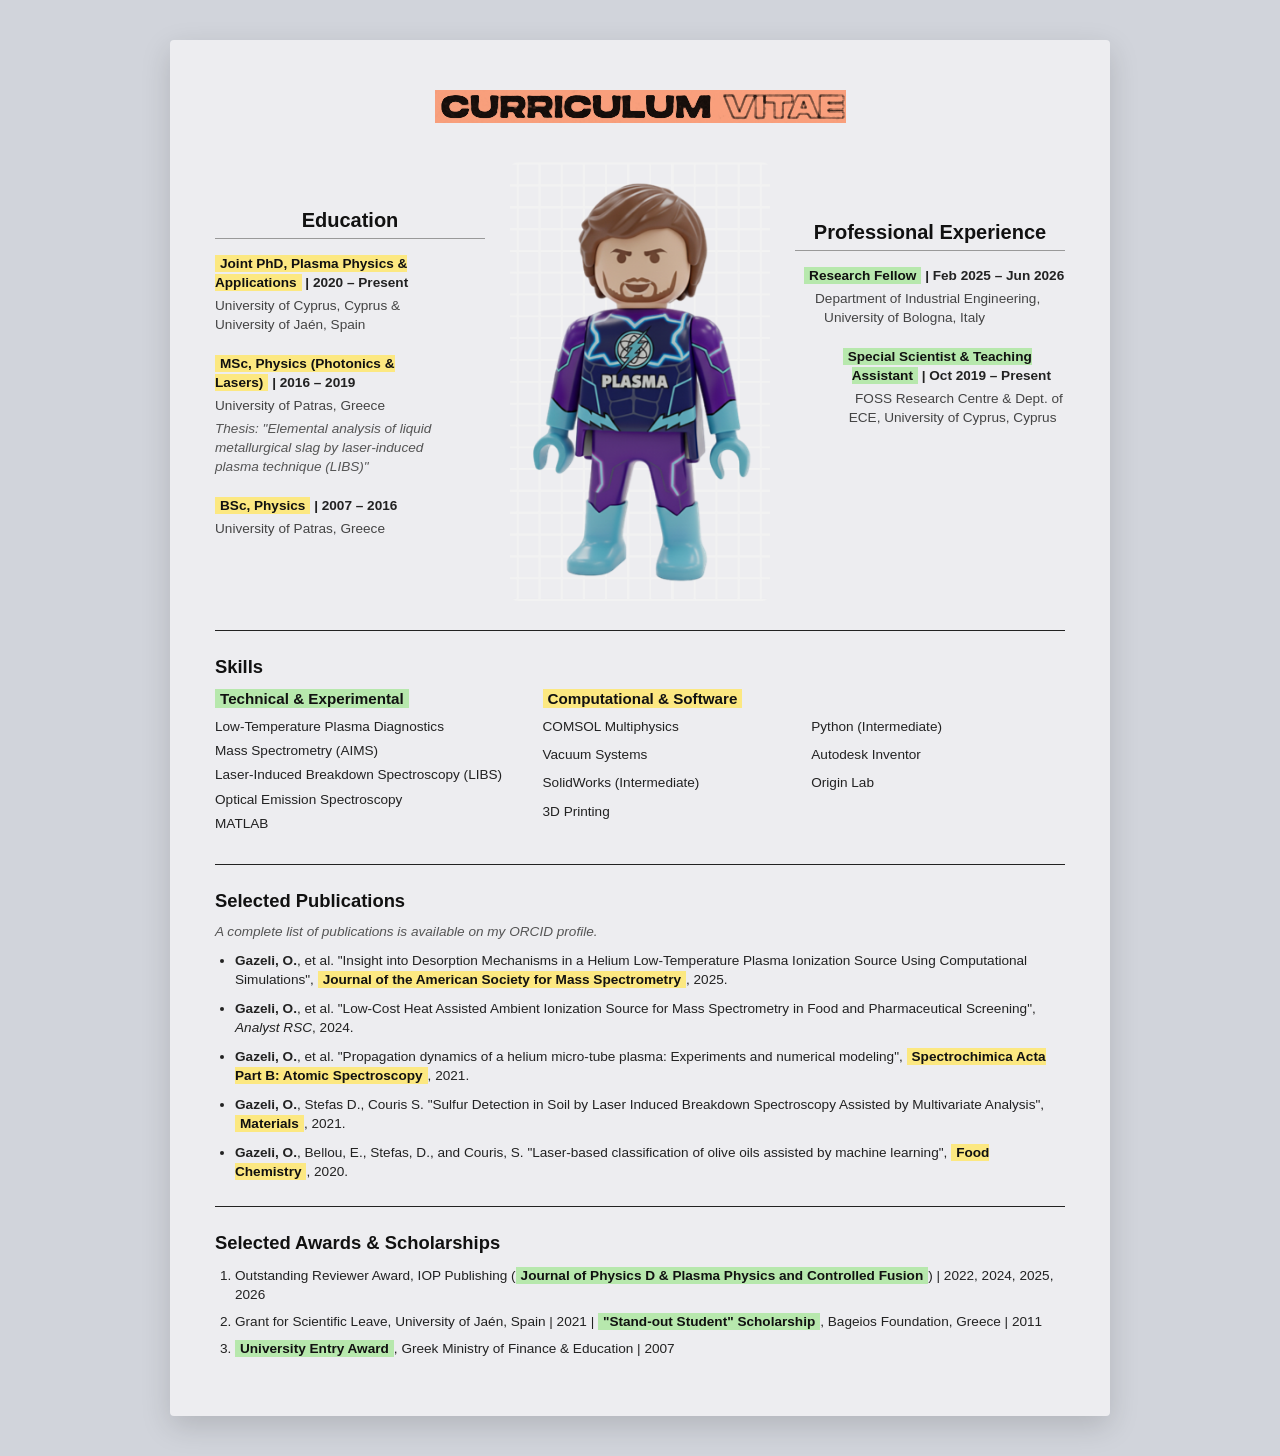
==== index.html @ f3d1820c "Update index.html" ====
<!DOCTYPE html>
<html lang="el">
<head>
    <meta charset="UTF-8">
    <meta name="viewport" content="width=device-width, initial-scale=1.0">
    <title>Curriculum Vitae - Odisea Gazeli</title>
    <meta property="og:title" content="Odisea Gazeli - Curriculum Vitae">
    <meta property="og:description" content="Personal CV of Odisea Gazeli.">
    <meta property="og:image" content="https://odygaz.github.io/assets/preview.png">
    <meta property="og:image:width" content="1200">
    <meta property="og:image:height" content="627">
    <meta property="og:type" content="website">
    <meta property="og:url" content="https://odygaz.github.io/">
    <link rel="stylesheet" href="style.css">
</head>
<body>

    <div class="cv-container">
        <!-- Κεφαλίδα με την εικόνα-banner -->
        <header class="cv-header">
            <img src="assets/header-banner.png" alt="CURRICULUM VITAE" class="header-img">
        </header>

        <!-- Πάνω μέρος με τις 3 στήλες (Education - Avatar - Experience) -->
        <div class="cv-grid">
            
            <!-- Αριστερή Στήλη: Education -->
            <section class="cv-col left-col">
                <h2>Education</h2>
                <div class="curve-left"></div>
                
                <div class="item">
                    <p class="title-highlight"><span class="highlight-yellow">Joint PhD, Plasma Physics & Applications</span> | 2020 – Present</p>
                    <p class="subtitle">University of Cyprus, Cyprus & University of Jaén, Spain</p>
                </div>

                <div class="item">
                    <p class="title-highlight"><span class="highlight-yellow">MSc, Physics (Photonics & Lasers)</span> | 2016 – 2019</p>
                    <p class="subtitle">University of Patras, Greece</p>
                    <p class="details">Thesis: "Elemental analysis of liquid metallurgical slag by laser-induced plasma technique (LIBS)"</p>
                </div>

                <div class="item">
                    <p class="title-highlight"><span class="highlight-yellow">BSc, Physics</span> | 2007 – 2016</p>
                    <p class="subtitle">University of Patras, Greece</p>
                </div>
            </section>

            <!-- Μεσαία Στήλη: Το Avatar με το Grid από πίσω -->
            <section class="cv-col center-col">
                <div class="avatar-bg">
                    <img src="assets/avatar.png" alt="Lego Avatar" class="avatar-img">
                </div>
            </section>

            <!-- Δεξιά Στήλη: Professional Experience -->
            <section class="cv-col right-col">
                <h2>Professional Experience</h2>
                <div class="curve-right"></div> 

                <div class="item">
                    <p class="title-highlight"><span class="highlight-green">Research Fellow</span> | Feb 2025 – Jun 2026</p>
                    <p class="subtitle">Department of Industrial Engineering, University of Bologna, Italy</p>
                </div>

                <div class="item">
                    <p class="title-highlight"><span class="highlight-green">Special Scientist & Teaching Assistant</span> | Oct 2019 – Present</p>
                    <p class="subtitle">FOSS Research Centre & Dept. of ECE, University of Cyprus, Cyprus</p>
                </div>
            </section>

        </div>

        <!-- Ενότητα: Skills -->
        <hr class="divider">
        <section class="full-width-section">
            <h2 class="section-title">Skills</h2>
            <div class="skills-grid">
                <div class="skills-column">
                    <h3><span class="highlight-green">Technical & Experimental</span></h3>
                    <ul class="skills-list">
                        <li>Low-Temperature Plasma Diagnostics</li>
                        <li>Mass Spectrometry (AIMS)</li>
                        <li>Laser-Induced Breakdown Spectroscopy (LIBS)</li>
                        <li>Optical Emission Spectroscopy</li>
                        <li>MATLAB</li>
                    </ul>
                </div>
                <div class="skills-column">
                    <h3><span class="highlight-yellow">Computational & Software</span></h3>
                    <ul class="skills-list multi-col">
                        <li>COMSOL Multiphysics</li>
                        <li>Python (Intermediate)</li>
                        <li>Vacuum Systems</li>
                        <li>Autodesk Inventor</li>
                        <li>SolidWorks (Intermediate)</li>
                        <li>Origin Lab</li>
                        <li>3D Printing</li>
                    </ul>
                </div>
            </div>
        </section>

        <!-- Ενότητα: Selected Publications -->
        <hr class="divider">
        <section class="full-width-section">
            <h2 class="section-title">Selected Publications</h2>
            <p class="orcid-text">A complete list of publications is available on my ORCID profile.</p>
            <ul class="publications-list">
                <li><strong>Gazeli, O.</strong>, et al. "Insight into Desorption Mechanisms in a Helium Low-Temperature Plasma Ionization Source Using Computational Simulations", <span class="highlight-yellow">Journal of the American Society for Mass Spectrometry</span>, 2025.</li>
                <li><strong>Gazeli, O.</strong>, et al. "Low-Cost Heat Assisted Ambient Ionization Source for Mass Spectrometry in Food and Pharmaceutical Screening", <em>Analyst RSC</em>, 2024.</li>
                <li><strong>Gazeli, O.</strong>, et al. "Propagation dynamics of a helium micro-tube plasma: Experiments and numerical modeling", <span class="highlight-yellow">Spectrochimica Acta Part B: Atomic Spectroscopy</span>, 2021.</li>
                <li><strong>Gazeli, O.</strong>, Stefas D., Couris S. "Sulfur Detection in Soil by Laser Induced Breakdown Spectroscopy Assisted by Multivariate Analysis", <span class="highlight-yellow">Materials</span>, 2021.</li>
                <li><strong>Gazeli, O.</strong>, Bellou, E., Stefas, D., and Couris, S. "Laser-based classification of olive oils assisted by machine learning", <span class="highlight-yellow">Food Chemistry</span>, 2020.</li>
            </ul>
        </section>

        <!-- Ενότητα: Selected Awards & Scholarships -->
        <hr class="divider">
        <section class="full-width-section">
            <h2 class="section-title">Selected Awards & Scholarships</h2>
            <ol class="awards-list">
                <li>Outstanding Reviewer Award, IOP Publishing (<span class="highlight-green">Journal of Physics D & Plasma Physics and Controlled Fusion</span>) | 2022, 2024, 2025, 2026</li>
                <li>Grant for Scientific Leave, University of Jaén, Spain | 2021 | <span class="highlight-green">"Stand-out Student" Scholarship</span>, Bageios Foundation, Greece | 2011</li>
                <li><span class="highlight-green">University Entry Award</span>, Greek Ministry of Finance & Education | 2007</li>
            </ol>
        </section>

    </div>

</body>
</html>
---- style.css ----
/* Βασικές ρυθμίσεις σελίδας με σκούρο γκρι φόντο */
body {
    font-family: 'Arial', sans-serif;
    background-color: #d1d4db; /* Σκούρο γκρι για το φόντο της σελίδας */
    color: #222;
    margin: 0;
    padding: 40px 20px;
}

/* Κεντρικό πλαίσιο βιογραφικού - Απαλό γκρι του χαρτιού */
.cv-container {
    max-width: 850px;
    margin: 0 auto;
    background-color: #ededf0; /* Το ελαφρώς γκρι/χαρτί φόντο του CV */
    padding: 50px 45px;
    box-shadow: 0 10px 30px rgba(0, 0, 0, 0.15);
    border-radius: 4px;
}

/* Κεφαλίδα */
.cv-header {
    text-align: center;
    margin-bottom: 35px;
}

.header-img {
    max-width: 100%;
    height: auto;
    display: inline-block;
}

/* Διάταξη 3 Στηλών (Πάνω Μέρος) */
.cv-grid {
    display: grid;
    grid-template-columns: 1fr 260px 1fr;
    gap: 25px;
    align-items: center;
}

/* Στήλες */
.cv-col h2 {
    font-size: 1.25rem;
    color: #111;
    border-bottom: 1px solid #999;
    padding-bottom: 6px;
    margin-top: 0;
    margin-bottom: 15px;
    text-align: center;
}

.item {
    margin-bottom: 20px;
    font-size: 0.85rem;
    line-height: 1.4;
}

.title-highlight {
    font-weight: bold;
    margin: 0 0 4px 0;
}

.subtitle {
    margin: 0 0 4px 0;
    color: #444;
}

.details {
    margin: 0;
    font-style: italic;
    color: #555;
}

/* Μεσαία στήλη: Φιγούρα & Grid */
.center-col {
    text-align: center;
}

.avatar-bg {
    display: inline-block;
    background-image: url('assets/grid.png');
    background-size: cover;
    background-position: center;
    background-repeat: no-repeat;
    padding: 10px;
    border-radius: 8px;
    max-width: 100%;
    box-sizing: border-box;
}

.avatar-img {
    max-width: 100%;
    height: auto;
    display: block;
    margin: 0 auto;
}

/* Highlights (Φωσφοριζέ υπογραμμίσεις) */
.highlight-yellow {
    background-color: #fce881; /* Πιο έντονο κίτρινο υπογράμμισης */
    padding: 1px 5px;
    font-weight: bold;
    color: #111;
}

.highlight-green {
    background-color: #b7e8ad; /* Πιο έντονο πράσινο υπογράμμισης */
    padding: 1px 5px;
    font-weight: bold;
    color: #111;
}

/* Διαχωριστικές γραμμές (Μαύρες λεπτές) */
.divider {
    border: 0;
    height: 1px;
    background: #222;
    margin: 25px 0;
}

/* Ενότητες πλήρους πλάτους (Skills, Publications, Awards) */
.full-width-section {
    font-size: 0.85rem;
}

.section-title {
    font-size: 1.15rem;
    color: #111;
    margin-top: 0;
    margin-bottom: 12px;
    font-weight: bold;
}

/* Skills Διάταξη */
.skills-grid {
    display: grid;
    grid-template-columns: 1.1fr 1.9fr; /* Μεγαλύτερο πλάτος στη δεξιά στήλη */
    gap: 25px;
}

.skills-column h3 {
    font-size: 0.95rem;
    margin-top: 0;
    margin-bottom: 10px;
}

.skills-list, .skills-list-two-cols {
    list-style-type: none;
    padding-left: 0;
    margin: 0;
    line-height: 1.5;
}

.skills-list li {
    margin-bottom: 4px;
}

/* Δεξιά στήλη Skills (Computational): 2 στήλες για εξοικονόμηση χώρου */
.skills-list.multi-col {
    display: grid;
    grid-template-columns: 1fr 1fr;
    gap: 4px 15px;
}

/* Publications */
.orcid-text {
    font-style: italic;
    color: #555;
    margin-top: 0;
    margin-bottom: 12px;
}

.publications-list {
    padding-left: 20px;
    margin: 0;
}

.publications-list li {
    margin-bottom: 10px;
    line-height: 1.4;
}

/* Awards */
.awards-list {
    padding-left: 20px;
    margin: 0;
}

.awards-list li {
    margin-bottom: 8px;
    line-height: 1.4;
}

/* Responsive για κινητά */
@media (max-width: 768px) {
    body {
        padding: 10px;
    }
    .cv-container {
        padding: 25px 20px;
    }
    .cv-grid {
        grid-template-columns: 1fr;
    }
    .center-col {
        order: -1;
        margin-bottom: 20px;
    }
    .skills-grid {
        grid-template-columns: 1fr;
    }
    .skills-list.multi-col {
        grid-template-columns: 1fr;
    }
}

/* Αόρατα σχήματα για το αγκάλιασμα του κειμένου γύρω από το avatar */
.curve-left {
    float: right; /* Κολλάει στη δεξιά πλευρά της αριστερής στήλης */
    width: 60px;  /* Ρυθμίστε το πλάτος για το πόσο πολύ θα σπρώχνεται το κείμενο */
    height: 280px; /* Ύψος που καλύπτει τα κείμενα */
    /* Δημιουργεί ένα τρίγωνο που εξέχει προς τα αριστερά στη μέση */
    shape-outside: polygon(100% 0, 0% 45%, 100% 100%); 
}

.curve-right {
    float: left;  /* Κολλάει στην αριστερή πλευρά της δεξιάς στήλης */
    width: 60px;  /* Ρυθμίστε το πλάτος για το πόσο πολύ θα σπρώχνεται το κείμενο */
    height: 280px;
    /* Δημιουργεί ένα τρίγωνο που εξέχει προς τα δεξιά στη μέση */
    shape-outside: polygon(0 0, 100% 45%, 0 100%);
}
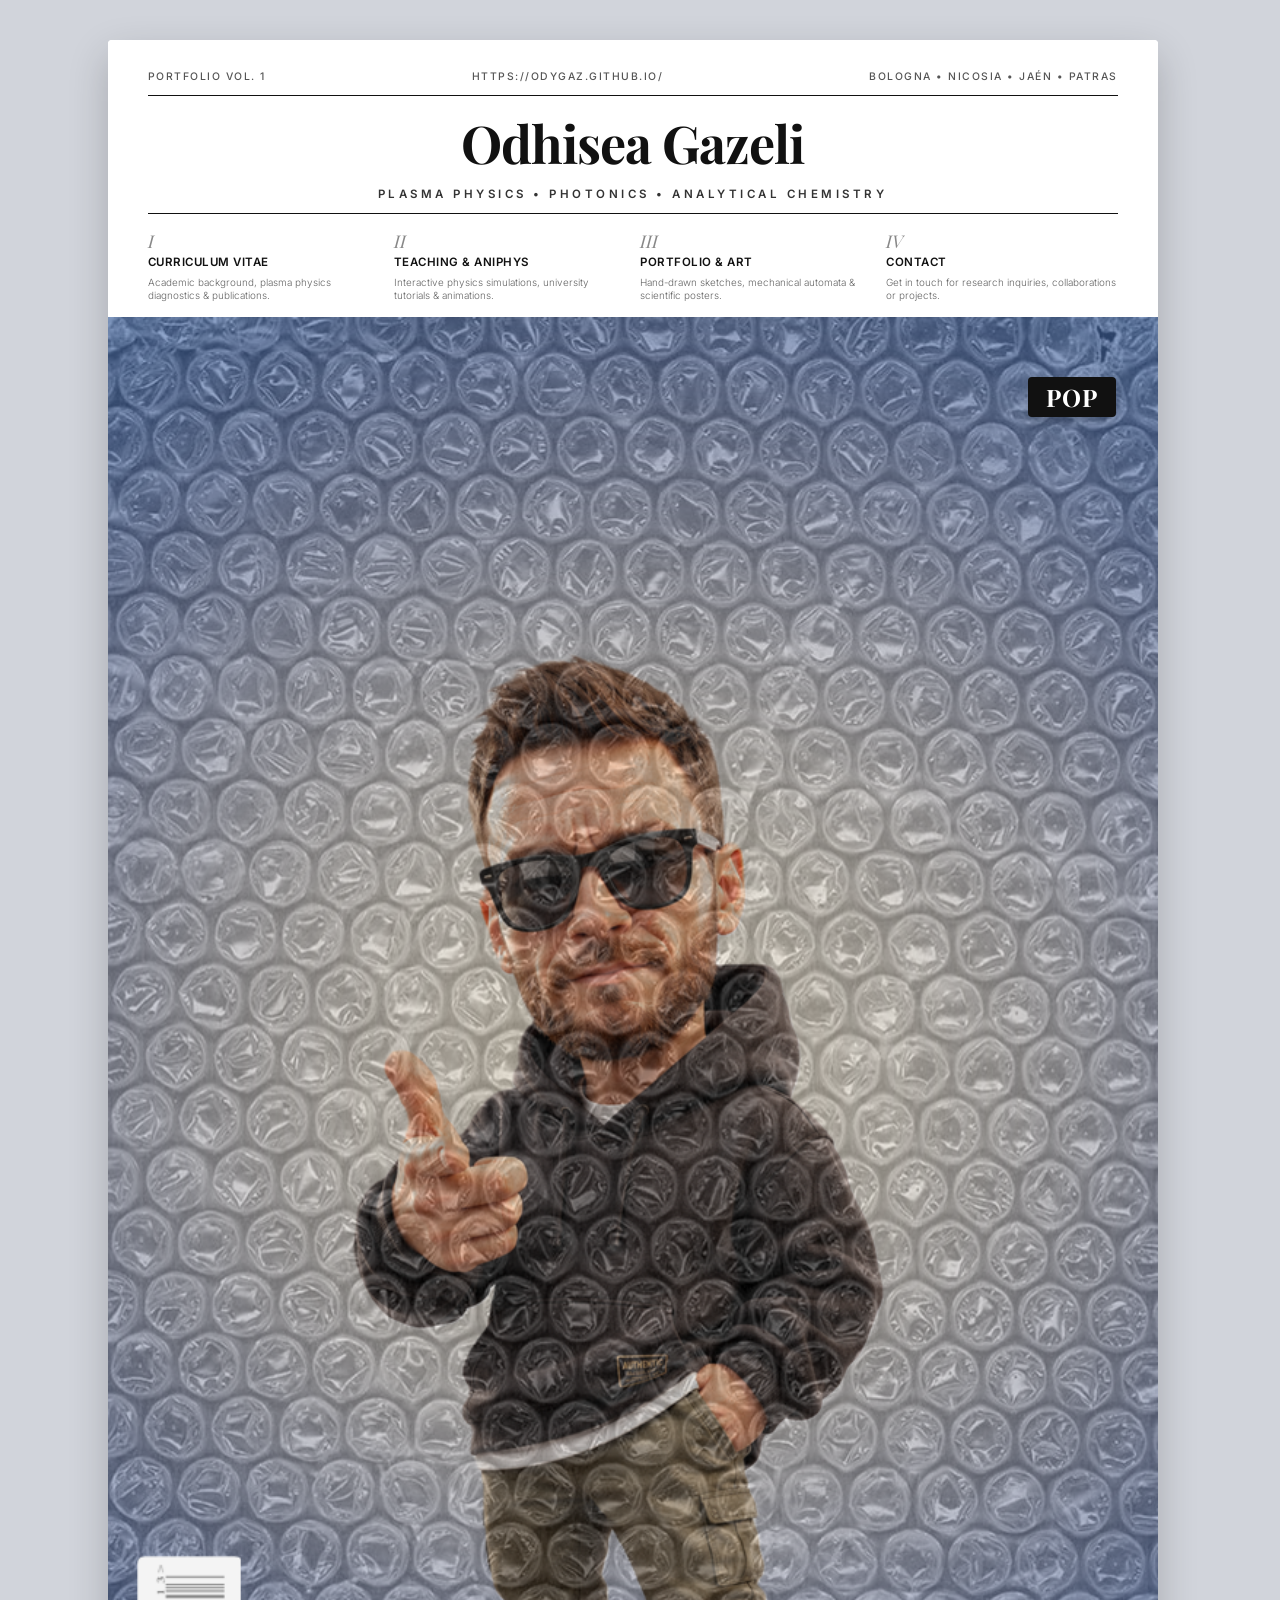
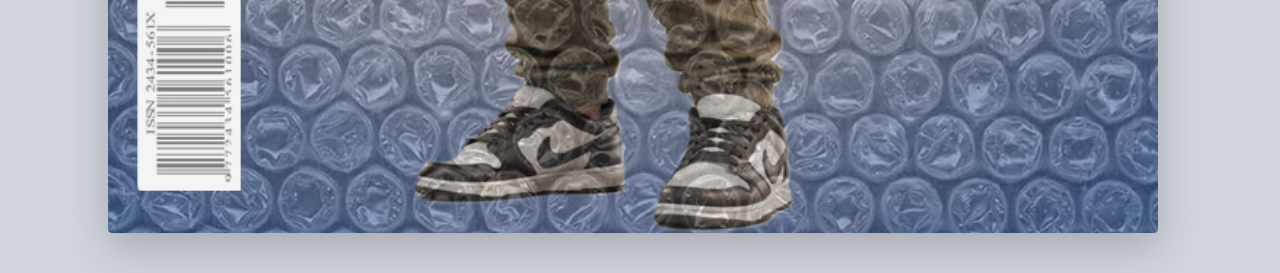
==== commit 848c2967: "Restructure folder tree and complete portfolio update" ====
--- a/index.html
+++ b/index.html
@@ -3,130 +3,99 @@
 <head>
     <meta charset="UTF-8">
     <meta name="viewport" content="width=device-width, initial-scale=1.0">
-    <title>Curriculum Vitae - Odisea Gazeli</title>
-    <meta property="og:title" content="Odisea Gazeli - Curriculum Vitae">
-    <meta property="og:description" content="Personal CV of Odisea Gazeli.">
-    <meta property="og:image" content="https://odygaz.github.io/assets/preview.png">
-    <meta property="og:image:width" content="1200">
-    <meta property="og:image:height" content="627">
-    <meta property="og:type" content="website">
-    <meta property="og:url" content="https://odygaz.github.io/">
-    <link rel="stylesheet" href="style.css">
+    <title>Odhisea Gazeli - Plasma Physics & Creative Visuals</title>
+    
+    <!-- Google Fonts για το Magazine Style -->
+    <link rel="preconnect" href="https://fonts.googleapis.com">
+    <link rel="preconnect" href="https://fonts.gstatic.com" crossorigin>
+    <link href="https://fonts.googleapis.com/css2?family=Inter:wght@300;400;500;600&family=Playfair+Display:ital,wght@0,600;0,700;1,400&display=swap" rel="stylesheet">
+    
+    <!-- Σύνδεση με το κεντρικό CSS (Μέσα στο assets/css/) -->
+    <link rel="stylesheet" href="assets/css/style.css">
 </head>
 <body>
 
-    <div class="cv-container">
-        <!-- Κεφαλίδα με την εικόνα-banner -->
-        <header class="cv-header">
-            <img src="assets/header-banner.png" alt="CURRICULUM VITAE" class="header-img">
-        </header>
+    <div class="magazine-layout">
+        <div class="magazine-container">
+            
+            <!-- 1. ΚΕΦΑΛΙΔΑ ΠΕΡΙΟΔΙΚΟΥ (Λευκό CSS τμήμα) -->
+            <header class="magazine-header">
+                
+                <!-- Μικρά στοιχεία αριστερά/δεξιά στην κορυφή -->
+                <div class="header-meta">
+                    <span class="meta-left">PORTFOLIO VOL. 1</span>
+                    <span class="meta-center">https://odygaz.github.io/</span>
+                    <span class="meta-right">Bologna • Nicosia • Jaén • Patras</span>
+                </div>
+                
+                <hr class="header-line">
+                
+                <!-- Κεντρικός Τίτλος (Masthead) -->
+                <h1 class="magazine-title">Odhisea Gazeli</h1>
+                
+                <!-- Υπότιτλος (Tagline) -->
+                <p class="magazine-tagline">PLASMA PHYSICS • PHOTONICS • ANALYTICAL CHEMISTRY</p>
+                
+                <hr class="header-line">
+                
+                <!-- 4-στηλο Μενού / Teasers (Πλοήγηση) -->
+                <nav class="magazine-nav">
+                    <a href="pages/cv.html" class="nav-column">
+                        <span class="column-num">I</span>
+                        <h2 class="column-title">CURRICULUM VITAE</h2>
+                        <p class="column-desc">Academic background, plasma physics diagnostics & publications.</p>
+                    </a>
+                    <a href="pages/teaching.html" class="nav-column">
+                        <span class="column-num">II</span>
+                        <h2 class="column-title">TEACHING & ANIPHYS</h2>
+                        <p class="column-desc">Interactive physics simulations, university tutorials & animations.</p>
+                    </a>
+                    <a href="pages/portfolio.html" class="nav-column">
+                        <span class="column-num">III</span>
+                        <h2 class="column-title">PORTFOLIO & ART</h2>
+                        <p class="column-desc">Hand-drawn sketches, mechanical automata & scientific posters.</p>
+                    </a>
+                    <a href="mailto:gazelisodysseas@gmail.com" class="nav-column">
+                        <span class="column-num">IV</span>
+                        <h2 class="column-title">CONTACT</h2>
+                        <p class="column-desc">Get in touch for research inquiries, collaborations or projects.</p>
+                    </a>
+                </nav>
+                
+            </header>
 
-        <!-- Πάνω μέρος με τις 3 στήλες (Education - Avatar - Experience) -->
-        <div class="cv-grid">
-            
-            <!-- Αριστερή Στήλη: Education -->
-            <section class="cv-col left-col">
-                <h2>Education</h2>
-                <div class="curve-left"></div>
+            <!-- 2. ΚΥΡΙΩΣ ΕΙΚΟΝΑ (Hero Image με Ελεύθερες Στρογγυλές Φυσαλίδες) -->
+            <main class="magazine-hero">
+                <!-- Η A4 εικόνα σου -->
+                <img src="assets/images/homepage-cover.png" alt="Odhisea Gazeli Cover Visual" class="hero-img">
                 
-                <div class="item">
-                    <p class="title-highlight"><span class="highlight-yellow">Joint PhD, Plasma Physics & Applications</span> | 2020 – Present</p>
-                    <p class="subtitle">University of Cyprus, Cyprus & University of Jaén, Spain</p>
+                <!-- Κουμπί POP (Πάνω Δεξιά) -->
+                <div class="pop-button-wrapper" id="pop-trigger" title="Click to reveal target bubble">
+                    <span class="pop-text-fallback">POP</span>
+                    <!-- Αν έχεις εικόνα, αντικαθιστάς το span με το παρακάτω:
+                    <img src="assets/images/pop-btn.png" alt="Pop" class="pop-btn-img"> 
+                    -->
                 </div>
 
-                <div class="item">
-                    <p class="title-highlight"><span class="highlight-yellow">MSc, Physics (Photonics & Lasers)</span> | 2016 – 2019</p>
-                    <p class="subtitle">University of Patras, Greece</p>
-                    <p class="details">Thesis: "Elemental analysis of liquid metallurgical slag by laser-induced plasma technique (LIBS)"</p>
-                </div>
+                
+                <!-- Κυκλικός Σύνδεσμος-Στόχος με κείμενο -->
+                <a href="pages/publications.html" class="interactive-target-bubble" id="target-bubble">
+                    <span class="bubble-text">Go to Publications ↗</span>
+                </a>
+                <!-- 2η Φυσαλίδα-Στόχος: CV / Bio (Γαλάζια) -->
+                <a href="pages/cv.html" class="interactive-target-bubble cv-bubble" id="cv-target-bubble">
+                    <span class="bubble-text">Go to CV / Bio ↗</span>
+                </a>
 
-                <div class="item">
-                    <p class="title-highlight"><span class="highlight-yellow">BSc, Physics</span> | 2007 – 2016</p>
-                    <p class="subtitle">University of Patras, Greece</p>
-                </div>
-            </section>
-
-            <!-- Μεσαία Στήλη: Το Avatar με το Grid από πίσω -->
-            <section class="cv-col center-col">
-                <div class="avatar-bg">
-                    <img src="assets/avatar.png" alt="Lego Avatar" class="avatar-img">
-                </div>
-            </section>
-
-            <!-- Δεξιά Στήλη: Professional Experience -->
-            <section class="cv-col right-col">
-                <h2>Professional Experience</h2>
-                <div class="curve-right"></div> 
-
-                <div class="item">
-                    <p class="title-highlight"><span class="highlight-green">Research Fellow</span> | Feb 2025 – Jun 2026</p>
-                    <p class="subtitle">Department of Industrial Engineering, University of Bologna, Italy</p>
-                </div>
-
-                <div class="item">
-                    <p class="title-highlight"><span class="highlight-green">Special Scientist & Teaching Assistant</span> | Oct 2019 – Present</p>
-                    <p class="subtitle">FOSS Research Centre & Dept. of ECE, University of Cyprus, Cyprus</p>
-                </div>
-            </section>
+                <!-- Αόρατο clickable κουτί πάνω από το Barcode (κάτω αριστερά) -->
+                <a href="pages/cv.html" class="barcode-hitbox" title="Go to CV"></a>
+            </main>
 
         </div>
-
-        <!-- Ενότητα: Skills -->
-        <hr class="divider">
-        <section class="full-width-section">
-            <h2 class="section-title">Skills</h2>
-            <div class="skills-grid">
-                <div class="skills-column">
-                    <h3><span class="highlight-green">Technical & Experimental</span></h3>
-                    <ul class="skills-list">
-                        <li>Low-Temperature Plasma Diagnostics</li>
-                        <li>Mass Spectrometry (AIMS)</li>
-                        <li>Laser-Induced Breakdown Spectroscopy (LIBS)</li>
-                        <li>Optical Emission Spectroscopy</li>
-                        <li>MATLAB</li>
-                    </ul>
-                </div>
-                <div class="skills-column">
-                    <h3><span class="highlight-yellow">Computational & Software</span></h3>
-                    <ul class="skills-list multi-col">
-                        <li>COMSOL Multiphysics</li>
-                        <li>Python (Intermediate)</li>
-                        <li>Vacuum Systems</li>
-                        <li>Autodesk Inventor</li>
-                        <li>SolidWorks (Intermediate)</li>
-                        <li>Origin Lab</li>
-                        <li>3D Printing</li>
-                    </ul>
-                </div>
-            </div>
-        </section>
-
-        <!-- Ενότητα: Selected Publications -->
-        <hr class="divider">
-        <section class="full-width-section">
-            <h2 class="section-title">Selected Publications</h2>
-            <p class="orcid-text">A complete list of publications is available on my ORCID profile.</p>
-            <ul class="publications-list">
-                <li><strong>Gazeli, O.</strong>, et al. "Insight into Desorption Mechanisms in a Helium Low-Temperature Plasma Ionization Source Using Computational Simulations", <span class="highlight-yellow">Journal of the American Society for Mass Spectrometry</span>, 2025.</li>
-                <li><strong>Gazeli, O.</strong>, et al. "Low-Cost Heat Assisted Ambient Ionization Source for Mass Spectrometry in Food and Pharmaceutical Screening", <em>Analyst RSC</em>, 2024.</li>
-                <li><strong>Gazeli, O.</strong>, et al. "Propagation dynamics of a helium micro-tube plasma: Experiments and numerical modeling", <span class="highlight-yellow">Spectrochimica Acta Part B: Atomic Spectroscopy</span>, 2021.</li>
-                <li><strong>Gazeli, O.</strong>, Stefas D., Couris S. "Sulfur Detection in Soil by Laser Induced Breakdown Spectroscopy Assisted by Multivariate Analysis", <span class="highlight-yellow">Materials</span>, 2021.</li>
-                <li><strong>Gazeli, O.</strong>, Bellou, E., Stefas, D., and Couris, S. "Laser-based classification of olive oils assisted by machine learning", <span class="highlight-yellow">Food Chemistry</span>, 2020.</li>
-            </ul>
-        </section>
-
-        <!-- Ενότητα: Selected Awards & Scholarships -->
-        <hr class="divider">
-        <section class="full-width-section">
-            <h2 class="section-title">Selected Awards & Scholarships</h2>
-            <ol class="awards-list">
-                <li>Outstanding Reviewer Award, IOP Publishing (<span class="highlight-green">Journal of Physics D & Plasma Physics and Controlled Fusion</span>) | 2022, 2024, 2025, 2026</li>
-                <li>Grant for Scientific Leave, University of Jaén, Spain | 2021 | <span class="highlight-green">"Stand-out Student" Scholarship</span>, Bageios Foundation, Greece | 2011</li>
-                <li><span class="highlight-green">University Entry Award</span>, Greek Ministry of Finance & Education | 2007</li>
-            </ol>
-        </section>
-
     </div>
 
+    <!-- Σύνδεση με το κεντρικό JavaScript (main.js) -->
+    <script src="assets/js/main.js"></script>
+
 </body>
-</html>
+</html>
--- a/assets/css/style.css
+++ b/assets/css/style.css
@@ -0,0 +1,1352 @@
+/* ==========================================================================
+   1. ΓΕΝΙΚΕΣ ΡΥΘΜΙΣΕΙΣ & ΓΡΑΜΜΑΤΟΣΕΙΡΕΣ (BASE STYLES)
+   ========================================================================== */
+
+html {
+    scrollbar-gutter: stable; /* Δεσμεύει μόνιμα χώρο για το scrollbar, αποτρέποντας το οριζόντιο πήδημα */
+}
+
+body {
+    font-family: 'Inter', 'Arial', sans-serif;
+    background-color: #d1d4db; /* Σκούρο γκρι φόντο σελίδας */
+    color: #222;
+    margin: 0;
+    padding: 40px 20px;
+}
+
+/* ==========================================================================
+   2. ΑΡΧΙΚΗ ΣΕΛΙΔΑ - MAGAZINE LAYOUT (index.html)
+   ========================================================================== */
+.magazine-layout {
+    display: flex;
+    justify-content: center;
+    align-items: flex-start; /* Αλλαγή από center σε flex-start για να κλειδώσει η κορυφή του header */
+    min-height: 100vh;
+}
+
+.magazine-container {
+    width: 100%;
+    max-width: 1050px; /* Ενοποιημένο πλάτος 1050px για όλες τις σελίδες */
+    background-color: #fff;
+    box-shadow: 0 15px 40px rgba(0, 0, 0, 0.2);
+    border-radius: 4px;
+    overflow: hidden;
+    display: flex;
+    flex-direction: column;
+}
+
+/* Λευκό Header */
+.magazine-header {
+    background-color: #fff;
+    padding: 30px 40px 15px 40px;
+    text-align: center;
+}
+
+.header-meta {
+    display: flex;
+    justify-content: space-between;
+    font-size: 0.65rem;
+    font-weight: 500;
+    letter-spacing: 1.5px;
+    color: #555;
+    text-transform: uppercase;
+}
+
+.header-line {
+    border: 0;
+    border-top: 1px solid #111;
+    margin: 12px 0;
+}
+
+.magazine-title {
+    font-family: 'Playfair Display', 'Georgia', serif;
+    font-size: 3.25rem;
+    font-weight: 700;
+    margin: 8px 0;
+    color: #111;
+    letter-spacing: -1px;
+}
+
+.magazine-tagline {
+    font-size: 0.72rem;
+    letter-spacing: 3.5px;
+    font-weight: 600;
+    color: #333;
+    margin: 10px 0;
+    text-transform: uppercase;
+}
+
+/* 4-στηλο Μενού Πλοήγησης */
+.magazine-nav {
+    display: grid;
+    grid-template-columns: repeat(4, 1fr);
+    gap: 15px;
+    text-align: left;
+    margin-top: 15px;
+}
+
+.nav-column {
+    display: flex;
+    flex-direction: column;
+    text-decoration: none;
+    color: #111;
+    transition: opacity 0.2s ease;
+}
+
+.nav-column:hover {
+    opacity: 0.7;
+}
+
+.column-num {
+    font-family: 'Playfair Display', serif;
+    font-size: 1.1rem;
+    font-style: italic;
+    color: #888;
+    margin-bottom: 4px;
+}
+
+.column-title {
+    font-size: 0.72rem;
+    font-weight: 600;
+    margin: 0 0 6px 0;
+    letter-spacing: 0.5px;
+    line-height: 1.2;
+}
+
+.column-desc {
+    font-size: 0.62rem;
+    color: #666;
+    margin: 0;
+    line-height: 1.3;
+    font-weight: 300;
+}
+
+/* Hero Image */
+.magazine-hero {
+    position: relative;
+    width: 100%;
+    line-height: 0; /* Αφαιρεί κενά κάτω από την εικόνα */
+}
+
+.hero-img {
+    width: 100%;
+    height: auto;
+    display: block;
+}
+
+/* Αόρατο clickable κουμπί πάνω από το Barcode */
+.barcode-hitbox {
+    position: absolute;
+    bottom: 2%;
+    left: 2%;
+    width: 11%;
+    height: 17%;
+    z-index: 10;
+    cursor: pointer;
+    transition: background-color 0.3s ease;
+}
+
+.barcode-hitbox:hover {
+    background-color: rgba(255, 255, 255, 0.15);
+}
+
+/* ==========================================================================
+   3. ΣΕΛΙΔΑ ΔΗΜΟΣΙΕΥΣΕΩΝ - SPREAD LAYOUT (pages/publications.html)
+   ========================================================================== */
+.magazine-spread {
+    display: grid;
+    grid-template-columns: 1.1fr 0.9fr; /* 2 στήλες: Άρθρο & Παιχνίδι */
+    gap: 30px;
+    padding: 20px 40px 40px 40px;
+    background-color: #fff;
+    border-top: 1px solid #ddd;
+}
+
+/* Αριστερή Στήλη: Το Άρθρο */
+.spread-article {
+    text-align: left;
+    border-right: 1px solid #eee;
+    padding-right: 25px;
+}
+
+.article-title {
+    font-family: 'Playfair Display', serif;
+    font-size: 1.85rem;
+    font-weight: 700;
+    margin-top: 0;
+    margin-bottom: 10px;
+    color: #111;
+}
+
+.article-intro {
+    font-size: 0.85rem;
+    line-height: 1.5;
+    color: #555;
+    margin-bottom: 30px;
+    font-style: italic;
+}
+
+/* Λίστα Δημοσιεύσεων */
+.publications-paper-list {
+    max-height: 550px; /* Scrollable λίστα */
+    overflow-y: auto;
+    padding-right: 15px;
+}
+
+/* Webkit Scrollbar για την αισθητική του περιοδικού */
+.publications-paper-list::-webkit-scrollbar {
+    width: 6px;
+}
+.publications-paper-list::-webkit-scrollbar-track {
+    background: #f1f1f1;
+    border-radius: 4px;
+}
+.publications-paper-list::-webkit-scrollbar-thumb {
+    background: #ccc;
+    border-radius: 4px;
+}
+.publications-paper-list::-webkit-scrollbar-thumb:hover {
+    background: #aaa;
+}
+
+.year-group {
+    margin-bottom: 25px;
+}
+
+.year-title {
+    font-family: 'Playfair Display', serif;
+    font-size: 1.25rem;
+    font-weight: 700;
+    color: #111;
+    border-bottom: 1px solid #111;
+    padding-bottom: 4px;
+    margin-top: 0;
+    margin-bottom: 12px;
+}
+
+.paper-item {
+    position: relative;
+    padding: 10px 10px 10px 30px;
+    margin-bottom: 15px;
+    background-color: #fafafa;
+    border-left: 2px solid #ddd;
+    border-radius: 0 4px 4px 0;
+    transition: all 0.3s ease;
+}
+
+.paper-num {
+    position: absolute;
+    left: 6px;
+    top: 10px;
+    font-size: 0.75rem;
+    font-weight: 600;
+    color: #888;
+}
+
+.paper-text {
+    font-size: 0.78rem;
+    line-height: 1.45;
+    margin: 0 0 6px 0;
+    color: #333;
+}
+
+.paper-text strong {
+    color: #111;
+}
+
+.paper-doi {
+    display: inline-block;
+    font-size: 0.72rem;
+    color: #111;
+    text-decoration: none;
+    font-weight: 600;
+    transition: color 0.2s ease;
+}
+
+.paper-doi:hover {
+    color: #555;
+    text-decoration: underline;
+}
+
+/* Εφέ Highlight όταν μια φυσαλίδα δείχνει ένα paper */
+.paper-item.highlighted-by-game {
+    background-color: #fce881; /* Κίτρινο highlight */
+    border-left-color: #111;
+    transform: translateX(4px);
+    box-shadow: 0 4px 10px rgba(0,0,0,0.05);
+}
+
+/* Δεξιά Στήλη: Το Παιχνίδι */
+.spread-interactive {
+    display: flex;
+    flex-direction: column;
+    justify-content: flex-start;
+}
+
+.game-wrapper {
+    position: sticky;
+    top: 20px; /* Μένει σταθερό κατά το σκρολάρισμα */
+}
+
+.game-canvas {
+    position: relative;
+    width: 100%;
+    border-radius: 4px;
+    overflow: hidden;
+    box-shadow: 0 10px 25px rgba(0,0,0,0.15);
+    line-height: 0;
+}
+
+.game-bg-img {
+    width: 100%;
+    height: auto;
+    display: block;
+}
+
+.game-instructions {
+    font-size: 0.7rem;
+    line-height: 1.4;
+    color: #666;
+    margin-top: 15px;
+    background-color: #f9f9f9;
+    padding: 10px 12px;
+    border-radius: 4px;
+    border-left: 2px solid #aaa;
+}
+
+/* Στοιχεία Φυσαλίδας (Glowing Bubble) */
+.glowing-bubble {
+    position: absolute;
+    width: 24px;
+    height: 24px;
+    border-radius: 50%;
+    cursor: pointer;
+    z-index: 20;
+    transform: scale(1);
+    opacity: 0.9;
+    transition: transform 0.2s ease, opacity 0.3s ease;
+    animation: floatBubble 4s ease-in-out infinite alternate;
+}
+
+.glowing-bubble:hover {
+    transform: scale(1.3);
+    opacity: 1;
+    z-index: 30;
+}
+
+/* Tooltip Φυσαλίδας */
+.bubble-tooltip {
+    display: none;
+    position: absolute;
+    bottom: 30px;
+    left: 50%;
+    transform: translateX(-50%);
+    width: 180px;
+    background-color: rgba(17, 17, 17, 0.95);
+    color: #fff;
+    padding: 8px 10px;
+    border-radius: 4px;
+    font-size: 0.65rem;
+    line-height: 1.3;
+    text-align: center;
+    box-shadow: 0 4px 10px rgba(0,0,0,0.2);
+    pointer-events: none;
+}
+
+.bubble-tooltip::after {
+    content: '';
+    position: absolute;
+    top: 100%;
+    left: 50%;
+    transform: translateX(-50%);
+    border-width: 5px;
+    border-style: solid;
+    border-color: rgba(17, 17, 17, 0.95) transparent transparent transparent;
+}
+
+.glowing-bubble:hover .bubble-tooltip {
+    display: block;
+}
+
+.click-prompt {
+    display: inline-block;
+    margin-top: 4px;
+    color: #fce881;
+    font-weight: 600;
+    font-size: 0.6rem;
+    text-transform: uppercase;
+}
+
+/* Κίνηση αιώρησης φυσαλίδων */
+@keyframes floatBubble {
+    0% {
+        transform: translateY(0px);
+    }
+    100% {
+        transform: translateY(-8px);
+    }
+}
+
+/* ==========================================================================
+   4. ΣΕΛΙΔΑ ΒΙΟΓΡΑΦΙΚΟΥ (pages/cv.html)
+   ========================================================================== */
+.cv-container {
+    max-width: 850px;
+    margin: 0 auto;
+    background-color: #ededf0; /* Το ελαφρώς γκρι/χαρτί φόντο του CV */
+    padding: 40px 45px 50px 45px;
+    box-shadow: 0 10px 30px rgba(0, 0, 0, 0.15);
+    border-radius: 4px;
+}
+
+/* Κουμπί Επιστροφής στην Αρχική - Minimal Outline */
+.back-home-btn {
+    display: inline-block;
+    text-decoration: none;
+    color: #222;
+    font-size: 0.75rem;
+    font-weight: 600;
+    letter-spacing: 0.8px;
+    text-transform: uppercase;
+    border: 1px solid #888;
+    border-radius: 4px;
+    padding: 6px 14px;
+    background-color: transparent;
+    margin-bottom: 25px;
+    transition: all 0.2s ease;
+}
+
+.back-home-btn:hover {
+    color: #fff;
+    background-color: #111;
+    border-color: #111;
+}
+
+.cv-header {
+    text-align: center;
+    margin-bottom: 35px;
+}
+
+.header-img {
+    max-width: 100%;
+    height: auto;
+    display: inline-block;
+}
+
+/* Διάταξη 3 Στηλών (Πάνω Μέρος) */
+.cv-grid {
+    display: grid;
+    grid-template-columns: 1fr 260px 1fr;
+    gap: 25px;
+    align-items: center;
+}
+
+.cv-col h2 {
+    font-size: 1.25rem;
+    color: #111;
+    border-bottom: 1px solid #999;
+    padding-bottom: 6px;
+    margin-top: 0;
+    margin-bottom: 15px;
+    text-align: center;
+}
+
+.item {
+    margin-bottom: 20px;
+    font-size: 0.85rem;
+    line-height: 1.4;
+}
+
+.title-highlight {
+    font-weight: bold;
+    margin: 0 0 4px 0;
+}
+
+.subtitle {
+    margin: 0 0 4px 0;
+    color: #444;
+}
+
+.details {
+    margin: 0;
+    font-style: italic;
+    color: #555;
+}
+
+/* Μεσαία στήλη: Φιγούρα & Grid (Διορθωμένο Path) */
+.center-col {
+    text-align: center;
+}
+
+.avatar-bg {
+    display: inline-block;
+    background-image: url('../images/grid.png'); /* Διορθωμένο relative path */
+    background-size: cover;
+    background-position: center;
+    background-repeat: no-repeat;
+    padding: 10px;
+    border-radius: 8px;
+    max-width: 100%;
+    box-sizing: border-box;
+}
+
+.avatar-img {
+    max-width: 100%;
+    height: auto;
+    display: block;
+    margin: 0 auto;
+}
+
+/* Highlights */
+.highlight-yellow {
+    background-color: #fce881;
+    padding: 1px 5px;
+    font-weight: bold;
+    color: #111;
+}
+
+.highlight-green {
+    background-color: #b7e8ad;
+    padding: 1px 5px;
+    font-weight: bold;
+    color: #111;
+}
+
+.divider {
+    border: 0;
+    height: 1px;
+    background: #222;
+    margin: 25px 0;
+}
+
+/* Skills, Publications, Awards */
+.full-width-section {
+    font-size: 0.85rem;
+}
+
+.section-title {
+    font-size: 1.15rem;
+    color: #111;
+    margin-top: 0;
+    margin-bottom: 12px;
+    font-weight: bold;
+}
+
+.skills-grid {
+    display: grid;
+    grid-template-columns: 1.1fr 1.9fr;
+    gap: 25px;
+}
+
+.skills-column h3 {
+    font-size: 0.95rem;
+    margin-top: 0;
+    margin-bottom: 10px;
+}
+
+.skills-list, .skills-list-two-cols {
+    list-style-type: none;
+    padding-left: 0;
+    margin: 0;
+    line-height: 1.5;
+}
+
+.skills-list li {
+    margin-bottom: 4px;
+}
+
+.skills-list.multi-col {
+    display: grid;
+    grid-template-columns: 1fr 1fr;
+    gap: 4px 15px;
+}
+
+.orcid-text {
+    font-style: italic;
+    color: #555;
+    margin-top: 0;
+    margin-bottom: 12px;
+}
+
+.publications-list {
+    padding-left: 20px;
+    margin: 0;
+}
+
+.publications-list li {
+    margin-bottom: 10px;
+    line-height: 1.4;
+}
+
+.awards-list {
+    padding-left: 20px;
+    margin: 0;
+}
+
+.awards-list li {
+    margin-bottom: 8px;
+    line-height: 1.4;
+}
+
+/* Αόρατα σχήματα για το αγκάλιασμα του κειμένου γύρω από το avatar */
+.curve-left {
+    float: right;
+    width: 60px;
+    height: 280px;
+    shape-outside: polygon(100% 0, 0% 45%, 100% 100%); 
+}
+
+.curve-right {
+    float: left;
+    width: 60px;
+    height: 280px;
+    shape-outside: polygon(0 0, 100% 45%, 0 100%);
+}
+
+/* ==========================================================================
+   5. RESPONSIVE ΓΙΑ ΚΙΝΗΤΑ (MEDIA QUERIES)
+   ========================================================================== */
+@media (max-width: 768px) {
+    body {
+        padding: 10px;
+    }
+    
+    /* Ρυθμίσεις Αρχικής για Κινητά */
+    .magazine-header {
+        padding: 20px 20px 15px 20px;
+    }
+    .magazine-title {
+        font-size: 2.2rem;
+    }
+    .magazine-tagline {
+        font-size: 0.6rem;
+        letter-spacing: 2px;
+    }
+    .magazine-nav {
+        grid-template-columns: 1fr; /* 1 στήλη στα κινητά */
+        gap: 12px;
+    }
+    .header-meta {
+        flex-direction: column;
+        gap: 4px;
+    }
+    .meta-center {
+        display: none; /* Κρύβουμε το URL στα κινητά */
+    }
+    
+    /* Ρυθμίσεις Δισέλιδου Δημοσιεύσεων για Κινητά */
+    .magazine-spread {
+        grid-template-columns: 1fr; /* 1 στήλη στα κινητά */
+        padding: 15px;
+    }
+    .spread-article {
+        border-right: none;
+        padding-right: 0;
+    }
+    .publications-paper-list {
+        max-height: 400px;
+    }
+    .spread-interactive {
+        margin-top: 25px;
+    }
+
+    /* Ρυθμίσεις CV για Κινητά */
+    .cv-container {
+        padding: 25px 20px;
+    }
+    .cv-grid {
+        grid-template-columns: 1fr;
+    }
+    .center-col {
+        order: -1;
+        margin-bottom: 20px;
+    }
+    .skills-grid {
+        grid-template-columns: 1fr;
+    }
+    .skills-list.multi-col {
+        grid-template-columns: 1fr;
+    }
+    .curve-left, .curve-right {
+        display: none; /* Απενεργοποίηση σχημάτων στα κινητά */
+    }
+    /* Responsive για τα νέα στοιχεία του CV */
+    .tabs-navigation {
+        flex-direction: column;
+        gap: 6px;
+    }
+    
+    .tab-btn {
+        width: 100%;
+        font-size: 0.68rem;
+    }
+    
+    .projects-grid, .teaching-grid, .skills-tab-grid, .honors-certs-grid {
+        grid-template-columns: 1fr; /* Μετατροπή σε 1 στήλη */
+        gap: 20px;
+    }
+    
+    .teaching-multi-col {
+        grid-template-columns: 1fr;
+    }
+    
+    .featured-certs-grid {
+        grid-template-columns: repeat(2, 1fr); /* 2 στήλες στα κινητά */
+    }
+    
+    .conf-item {
+        flex-direction: column;
+        gap: 4px;
+    }    
+}
+
+/* ==========================================================================
+   ΝΕΑ ΣΤΟΙΧΕΙΑ ΑΡΧΙΚΗΣ ΣΕΛΙΔΑΣ (POP & INTERACTIVE BUBBLE)
+   ========================================================================== */
+
+/* Κουμπί POP (Πάνω Δεξιά) */
+.pop-button-wrapper {
+    position: absolute;
+    top: 4%;
+    right: 4%;
+    z-index: 15;
+    cursor: pointer;
+    background-color: #111;
+    color: #fff;
+    
+    /* ΑΛΛΑΓΕΣ ΓΙΑ ΜΕΓΑΛΥΤΕΡΟ ΜΕΓΕΘΟΣ */
+    padding: 20px 18px;        /* Από 8px 14px, αυξάνουμε το "γέμισμα" του κουμπιού */
+    font-size: 1.5rem;        /* Από 0.75rem, μεγαλώνουμε ελαφρώς τη γραμματοσειρά */
+    /* ---------------------------- */
+    
+    font-family: 'Playfair Display', serif;
+    font-weight: bold;
+    letter-spacing: 1px;
+    border-radius: 4px;
+    box-shadow: 0 4px 10px rgba(0, 0, 0, 0.15);
+    transition: transform 0.2s ease, background-color 0.2s ease;
+}
+
+.pop-button-wrapper:hover {
+    transform: scale(1.08);
+    background-color: #333;
+}
+
+/* Αν χρησιμοποιήσεις εικόνα για το pop, φροντίζεις να έχει σωστό μέγεθος */
+.pop-btn-img {
+    max-width: 60px;
+    height: auto;
+    display: block;
+}
+
+/* Ενημέρωση της υπάρχουσας κλάσης */
+/* Βασική Κλάση για όλες τις διαδραστικές φυσαλίδες */
+.interactive-target-bubble {
+    position: absolute;
+    width: 60px;
+    height: 60px;
+    border-radius: 50%;
+    z-index: 15;
+    
+    opacity: 0;
+    pointer-events: none;
+    transform: scale(0.6);
+    
+    transition: opacity 0.4s ease, 
+                transform 0.4s cubic-bezier(0.175, 0.885, 0.32, 1.275),
+                top 0.5s ease-in-out, 
+                left 0.5s ease-in-out;
+
+    display: flex;
+    align-items: center;
+    justify-content: center;
+    text-decoration: none; 
+}
+
+/* Κατάσταση Εμφάνισης */
+.interactive-target-bubble.visible {
+    opacity: 1;
+    pointer-events: auto;
+    transform: scale(1);
+}
+
+/* 1. Στυλ για τη Φυσαλίδα Publications (Κίτρινη) */
+.publications-bubble {
+    background-color: rgba(252, 232, 129, 0.25);
+    border: 3px solid #fce881;
+    box-shadow: 0 0 15px #fce881;
+}
+
+.publications-bubble.visible {
+    animation: pulsePubBubble 2s infinite alternate;
+}
+
+.publications-bubble .bubble-text {
+    background-color: #111;
+    color: #fce881; /* Κίτρινα γράμματα */
+}
+
+@keyframes pulsePubBubble {
+    0% { box-shadow: 0 0 10px #fce881, inset 0 0 5px rgba(252, 232, 129, 0.2); }
+    100% { box-shadow: 0 0 25px #fce881, inset 0 0 12px rgba(252, 232, 129, 0.5); }
+}
+
+/* 2. Στυλ για τη Φυσαλίδα CV / Bio (Γαλάζια) */
+.cv-bubble {
+    background-color: rgba(135, 206, 250, 0.25); /* 25% γαλάζιο */
+    border: 3px solid #87cefa; /* Skyblue περίγραμμα */
+    box-shadow: 0 0 15px #87cefa;
+}
+
+.cv-bubble.visible {
+    animation: pulseCvBubble 2s infinite alternate;
+}
+
+.cv-bubble .bubble-text {
+    background-color: #111;
+    color: #87cefa; /* Γαλάζια γράμματα */
+}
+
+@keyframes pulseCvBubble {
+    0% { box-shadow: 0 0 10px #87cefa, inset 0 0 5px rgba(135, 206, 250, 0.2); }
+    100% { box-shadow: 0 0 25px #87cefa, inset 0 0 12px rgba(135, 206, 250, 0.5); }
+}
+
+/* Κοινό στυλ για το ταμπελάκι κειμένου κάτω από τις φυσαλίδες */
+.bubble-text {
+    position: absolute;
+    bottom: -32px;
+    left: 50%;
+    transform: translateX(-50%);
+    background-color: #111;
+    font-family: 'Inter', sans-serif;
+    font-size: 0.6rem;
+    font-weight: 600;
+    text-transform: uppercase;
+    letter-spacing: 0.8px;
+    white-space: nowrap;
+    padding: 4px 8px;
+    border-radius: 3px;
+    box-shadow: 0 4px 8px rgba(0, 0, 0, 0.15);
+    pointer-events: none;
+}
+
+/* ΝΕΑ ΚΛΑΣΗ: Το ταμπελάκι κειμένου κάτω από τη φυσαλίδα */
+.bubble-text {
+    position: absolute;
+    bottom: -32px; /* Τοποθέτηση ακριβώς κάτω από τον κύκλο */
+    left: 50%;
+    transform: translateX(-50%); /* Τέλειο κεντράρισμα στον οριζόντιο άξονα */
+    
+    /* Στυλ ετικέτας */
+    background-color: #111; /* Σκούρο φόντο για να κάνει αντίθεση */
+    color: #fce881; /* Κίτρινα γράμματα που ταιριάζουν με τη φυσαλίδα */
+    font-family: 'Inter', sans-serif;
+    font-size: 0.6rem;
+    font-weight: 600;
+    text-transform: uppercase;
+    letter-spacing: 0.8px;
+    white-space: nowrap; /* Αποτρέπει το κείμενο από το να σπάσει σε δεύτερη γραμμή */
+    
+    padding: 4px 8px;
+    border-radius: 3px;
+    box-shadow: 0 4px 8px rgba(0, 0, 0, 0.15);
+    pointer-events: none; /* Το κλικ περνάει στον κύκλο από πίσω */
+}
+
+/* Κατάσταση Εμφάνισης (ενεργοποιείται μέσω JS) */
+.interactive-target-bubble.visible {
+    opacity: 1;
+    pointer-events: auto; /* Επιτρέπει το κλικ */
+    transform: scale(1);
+    animation: pulseTargetBubble 2s infinite alternate;
+}
+
+/* Animation για να αναβοσβήνει απαλά ο κύκλος */
+@keyframes pulseTargetBubble {
+    0% {
+        box-shadow: 0 0 10px #fce881, inset 0 0 5px rgba(252, 232, 129, 0.2);
+    }
+    100% {
+        box-shadow: 0 0 25px #fce881, inset 0 0 12px rgba(252, 232, 129, 0.5);
+    }
+}
+
+
+/* ==========================================================================
+   6. ΝΕΑ ΣΤΟΙΧΕΙΑ ΣΕΛΙΔΑΣ ΒΙΟΓΡΑΦΙΚΟΥ (CV TABS, FILTERS & MODAL)
+   ========================================================================== */
+
+/* 6.1 Διαδραστικά Tabs */
+.cv-tabs-section {
+    margin: 35px 0;
+}
+
+.tabs-navigation {
+    display: flex;
+    justify-content: space-between;
+    gap: 10px;
+    border-bottom: 2px solid #222;
+    padding-bottom: 10px;
+    margin-bottom: 25px;
+}
+
+.tab-btn {
+    flex: 1;
+    background: transparent;
+    border: 1px solid #999;
+    border-radius: 4px;
+    padding: 10px 15px;
+    font-family: 'Inter', sans-serif;
+    font-size: 0.72rem;
+    font-weight: 600;
+    text-transform: uppercase;
+    letter-spacing: 0.5px;
+    color: #333;
+    cursor: pointer;
+    transition: all 0.25s ease;
+}
+
+.tab-btn:hover {
+    background-color: rgba(17, 17, 17, 0.05);
+    border-color: #111;
+}
+
+.tab-btn.active {
+    background-color: #111;
+    color: #fff;
+    border-color: #111;
+}
+
+/* Διαχείριση Προβολής Περιεχομένου Tabs */
+.tab-pane {
+    display: none; /* Κρυφό από προεπιλογή */
+    animation: fadeInTab 0.35s ease-in-out;
+}
+
+.tab-pane.active {
+    display: block; /* Εμφανίζεται μόνο το ενεργό */
+}
+
+@keyframes fadeInTab {
+    from { opacity: 0; transform: translateY(5px); }
+    to { opacity: 1; transform: translateY(0); }
+}
+
+/* 6.2 Διάταξη Περιεχομένου Μέσα στα Tabs */
+/* Projects Grid (Tab 1) */
+.projects-grid {
+    display: grid;
+    grid-template-columns: 1fr 1fr;
+    gap: 20px;
+}
+
+.project-item {
+    position: relative;
+    padding: 15px 15px 15px 40px;
+    background-color: #f5f5f7;
+    border-left: 3px solid #111;
+    border-radius: 0 4px 4px 0;
+}
+
+.project-item.linkable {
+    text-decoration: none; /* Αφαιρεί την υπογράμμιση */
+    display: block; /* Κάνει όλο το πλαίσιο clickable */
+    transition: transform 0.2s ease, box-shadow 0.2s ease;
+}
+
+.project-item.linkable:hover {
+    transform: translateY(-2px); /* Μικρό ανασήκωμα στο hover */
+    box-shadow: 0 4px 12px rgba(0,0,0,0.05);
+    border-left-color: #fce881; /* Το περίγραμμα γίνεται κίτρινο στο hover */
+}
+
+.project-num {
+    position: absolute;
+    left: 12px;
+    top: 15px;
+    font-family: 'Playfair Display', serif;
+    font-size: 1rem;
+    font-style: italic;
+    color: #888;
+}
+
+.project-item h3 {
+    font-size: 0.88rem;
+    margin: 0 0 6px 0;
+    color: #111;
+    line-height: 1.3;
+}
+
+.project-meta {
+    font-size: 0.75rem;
+    color: #555;
+    margin: 0;
+    line-height: 1.4;
+}
+
+/* Teaching & Tutoring (Tab 2) */
+.teaching-grid {
+    display: grid;
+    grid-template-columns: 1fr 1fr;
+    gap: 30px;
+}
+
+.teaching-col h3 {
+    font-size: 1rem;
+    margin-top: 0;
+    margin-bottom: 15px;
+    border-bottom: 1px solid #ccc;
+    padding-bottom: 6px;
+}
+
+.teaching-list {
+    list-style-type: none;
+    padding-left: 0;
+    margin: 0;
+}
+
+.teaching-list li {
+    font-size: 0.8rem;
+    line-height: 1.6;
+    margin-bottom: 8px;
+    position: relative;
+    padding-left: 15px;
+}
+
+.teaching-list li::before {
+    content: "•";
+    position: absolute;
+    left: 0;
+    color: #111;
+    font-weight: bold;
+}
+
+.teaching-multi-col {
+    display: grid;
+    grid-template-columns: 1fr 1fr;
+    gap: 4px 15px;
+}
+
+/* Skills & Softwares (Tab 3) */
+.skills-tab-grid {
+    display: grid;
+    grid-template-columns: 1fr 1fr;
+    gap: 20px;
+}
+
+.skills-group {
+    background-color: #f5f5f7;
+    padding: 15px;
+    border-radius: 4px;
+}
+
+.skills-group h4 {
+    font-size: 0.85rem;
+    margin-top: 0;
+    margin-bottom: 8px;
+    color: #111;
+    border-bottom: 1px solid #ddd;
+    padding-bottom: 4px;
+}
+
+.skills-group p {
+    font-size: 0.78rem;
+    line-height: 1.5;
+    margin: 0;
+    color: #333;
+}
+
+/* 6.3 Φίλτρα & Λίστα Συνεδρίων (Tab 4) */
+.conf-filters {
+    display: flex;
+    justify-content: flex-start;
+    gap: 8px;
+    margin-bottom: 20px;
+    flex-wrap: wrap;
+}
+
+.filter-btn {
+    background: transparent;
+    border: 1px solid #bbb;
+    border-radius: 20px;
+    padding: 5px 15px;
+    font-size: 0.68rem;
+    font-weight: 500;
+    color: #555;
+    cursor: pointer;
+    transition: all 0.2s ease;
+}
+
+.filter-btn:hover, .filter-btn.active {
+    background-color: #111;
+    color: #fff;
+    border-color: #111;
+}
+
+.conf-list {
+    max-height: 450px;
+    overflow-y: auto;
+    padding-right: 15px;
+}
+
+/* Webkit Scrollbar για τη λίστα συνεδρίων */
+.conf-list::-webkit-scrollbar {
+    width: 5px;
+}
+.conf-list::-webkit-scrollbar-track {
+    background: #e4e4e7;
+    border-radius: 4px;
+}
+.conf-list::-webkit-scrollbar-thumb {
+    background: #bbb;
+    border-radius: 4px;
+}
+
+.conf-item {
+    display: flex;
+    gap: 15px;
+    padding: 10px;
+    border-bottom: 1px solid #e4e4e7;
+    align-items: flex-start;
+    transition: opacity 0.3s ease, transform 0.3s ease;
+}
+
+/* Όταν ένα φίλτρο κρύβει ένα συνέδριο */
+.conf-item.hidden {
+    display: none;
+}
+
+.conf-year {
+    font-family: 'Playfair Display', serif;
+    font-size: 0.85rem;
+    font-weight: bold;
+    color: #111;
+    min-width: 45px;
+}
+
+.conf-details {
+    font-size: 0.78rem;
+    line-height: 1.45;
+    margin: 0;
+    color: #333;
+}
+
+/* 6.4 Ενότητα Honors, Reviews & Credentials */
+.cv-honors-certs-section {
+    margin-top: 35px;
+}
+
+.honors-certs-grid {
+    display: grid;
+    grid-template-columns: 1fr 1.1fr;
+    gap: 35px;
+}
+
+.honors-col h3, .certs-col h3 {
+    font-size: 1rem;
+    margin-top: 0;
+    margin-bottom: 15px;
+    border-bottom: 1px solid #999;
+    padding-bottom: 6px;
+    color: #111;
+}
+
+.reviewer-badge-container {
+    margin-bottom: 15px;
+}
+
+.reviewer-highlight {
+    font-size: 0.8rem;
+    line-height: 1.4;
+    margin: 0 0 8px 0;
+    padding: 6px 10px;
+    background-color: #b7e8ad; /* Απαλό πράσινο */
+    border-radius: 4px;
+    color: #111;
+}
+
+/* Χρησιμοποιούμε κίτρινο για το Outstanding Reviewer */
+.reviewer-highlight:first-child {
+    background-color: #fce881;
+}
+
+.journals-reviewed-list {
+    list-style-type: none;
+    padding-left: 0;
+    margin: 0;
+}
+
+.journals-reviewed-list li {
+    font-size: 0.78rem;
+    line-height: 1.6;
+    padding: 4px 0;
+    border-bottom: 1px solid #ddd;
+    color: #333;
+}
+
+/* 6.5 Featured Certificates Grid (Τα 5 Πιστοποιητικά) */
+.featured-certs-grid {
+    display: grid;
+    grid-template-columns: repeat(3, 1fr);
+    gap: 15px;
+    margin-bottom: 20px;
+}
+
+/* Το 4ο και 5ο πιστοποιητικό θα κεντράρονται όμορφα στη δεύτερη σειρά */
+.cert-card {
+    background: #fff;
+    padding: 10px;
+    border-radius: 4px;
+    box-shadow: 0 2px 8px rgba(0,0,0,0.08);
+    text-align: center;
+    transition: transform 0.25s ease, box-shadow 0.25s ease;
+    cursor: pointer;
+    
+    /* ΝΕΕΣ ΡΥΘΜΙΣΕΙΣ ΓΙΑ ΟΜΟΙΟΜΟΡΦΙΑ */
+    display: flex;
+    flex-direction: column;
+    justify-content: space-between; /* Σπρώχνει το κείμενο στο κάτω μέρος */
+    height: 180px; /* Επιβάλλει κοινό ύψος σε όλες τις κάρτες */
+    box-sizing: border-box;
+}
+
+.cert-card:hover {
+    transform: translateY(-4px) scale(1.03);
+    box-shadow: 0 8px 16px rgba(0,0,0,0.15);
+}
+
+.cert-thumb {
+    max-width: 100%;
+    max-height: 120px; /* Περιορίζει το ύψος ώστε να μην ξεχειλώνουν οι κατακόρυφες εικόνες */
+    width: auto;
+    height: auto;
+    margin: auto; /* Κεντράρει την εικόνα οριζόντια και κατακόρυφα στο ελεύθερο κενό */
+    display: block;
+    border-radius: 2px;
+    object-fit: contain; /* Αποτρέπει την παραμόρφωση της εικόνας */
+}
+
+.cert-caption {
+    display: block;
+    font-size: 0.58rem;
+    font-weight: 600;
+    margin-top: 6px;
+    color: #444;
+    white-space: nowrap;
+    overflow: hidden;
+    text-overflow: ellipsis;
+}
+
+.view-all-certs-btn {
+    width: 100%;
+    background-color: transparent;
+    border: 1px solid #111;
+    color: #111;
+    border-radius: 4px;
+    padding: 10px;
+    font-family: 'Inter', sans-serif;
+    font-size: 0.75rem;
+    font-weight: 600;
+    text-transform: uppercase;
+    cursor: pointer;
+    transition: all 0.25s ease;
+}
+
+.view-all-certs-btn:hover {
+    background-color: #111;
+    color: #fff;
+}
+
+/* 6.6 Αναδυόμενο Παράθυρο (Certs Modal Lightbox) */
+.certs-modal {
+    display: none; /* Κρυφό από προεπιλογή */
+    position: fixed;
+    z-index: 100;
+    left: 0;
+    top: 0;
+    width: 100%;
+    height: 100%;
+    overflow: auto;
+    background-color: rgba(17, 17, 17, 0.92); /* Πολύ σκούρο φόντο */
+    align-items: center;
+    justify-content: center;
+    opacity: 0;
+    transition: opacity 0.3s ease;
+}
+
+/* Ενεργό modal */
+.certs-modal.open {
+    display: flex;
+    opacity: 1;
+}
+
+.modal-content {
+    position: relative;
+    max-width: 90%;
+    max-height: 90%;
+    animation: zoomInModal 0.3s ease;
+}
+
+.modal-img {
+    width: 100%;
+    height: auto;
+    max-height: 85vh;
+    display: block;
+    border-radius: 4px;
+    box-shadow: 0 10px 40px rgba(0,0,0,0.5);
+}
+
+.modal-close {
+    position: absolute;
+    top: 20px;
+    right: 35px;
+    color: #f1f1f1;
+    font-size: 40px;
+    font-weight: bold;
+    cursor: pointer;
+    transition: color 0.2s ease;
+    z-index: 110;
+}
+
+.modal-close:hover {
+    color: #fce881;
+}
+
+@keyframes zoomInModal {
+    from { transform: scale(0.9); }
+    to { transform: scale(1); }
+}
+
+/* ==========================================================================
+   4. ΣΕΛΙΔΑ ΒΙΟΓΡΑΦΙΚΟΥ (pages/cv.html)
+   ========================================================================== */
+.cv-page-content {
+    background-color: #ffffff; /* Αλλαγή σε καθαρό λευκό */
+    padding: 40px 45px 50px 45px;
+    border-top: 1px solid #ddd; /* Διακριτικός διαχωρισμός από το λευκό header */
+}
+
+/* Αφαιρούμε τις παλιές ρυθμίσεις του .cv-container */
+.cv-container {
+    display: none; 
+}
+
+/* ==========================================================================
+   7. ΟΜΑΛΟ ΕΦΕ ΕΜΦΑΝΙΣΗΣ ΣΕΛΙΔΑΣ (FADE-IN PAGE TRANSITION)
+   ========================================================================== */
+.magazine-container {
+    opacity: 0; /* Ξεκινάει εντελώς αόρατο */
+    animation: fadeInPage 0.45s ease-out forwards; /* Εμφανίζεται απαλά μέσα σε 0.45 δευτερόλεπτα */
+}
+
+@keyframes fadeInPage {
+    from {
+        opacity: 0;
+        transform: translateY(8px); /* Ξεκινάει 8px πιο κάτω */
+    }
+    to {
+        opacity: 1;
+        transform: translateY(0); /* Καταλήγει στην κανονική του θέση */
+    }
+}
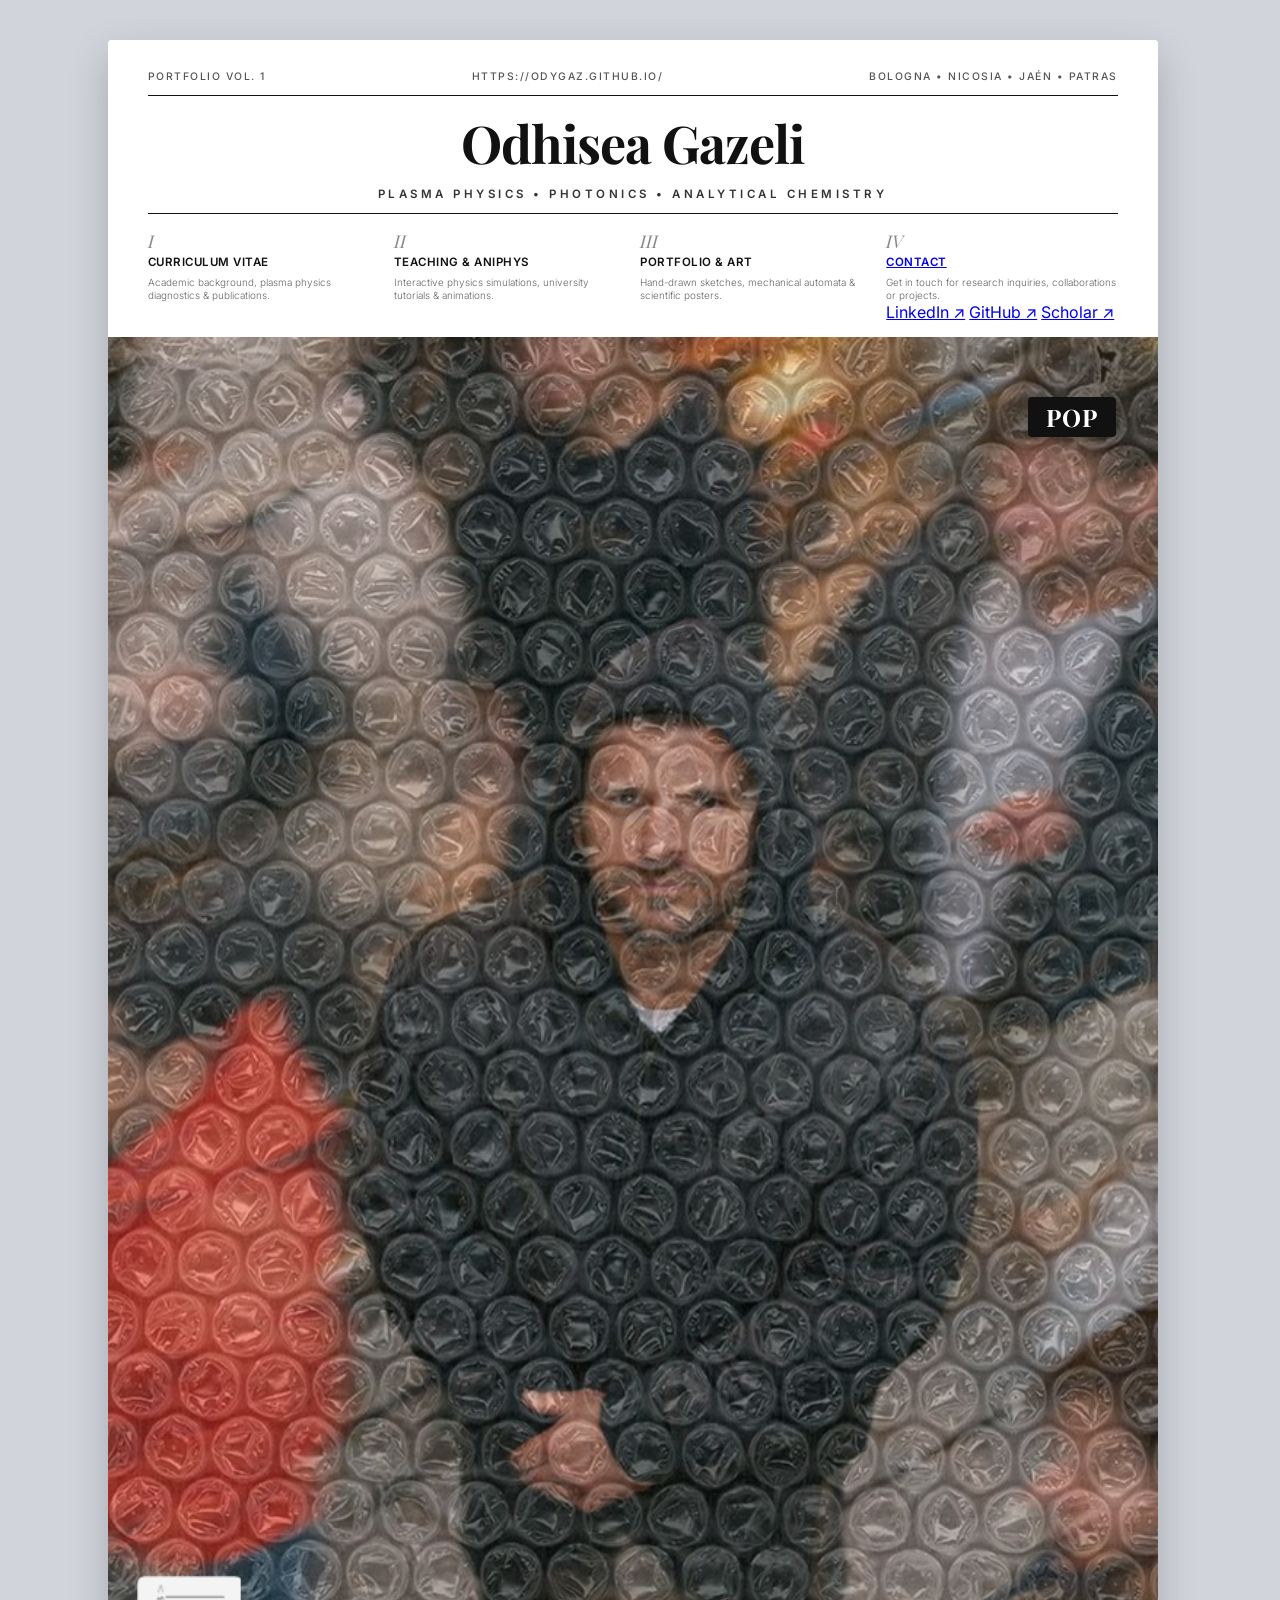
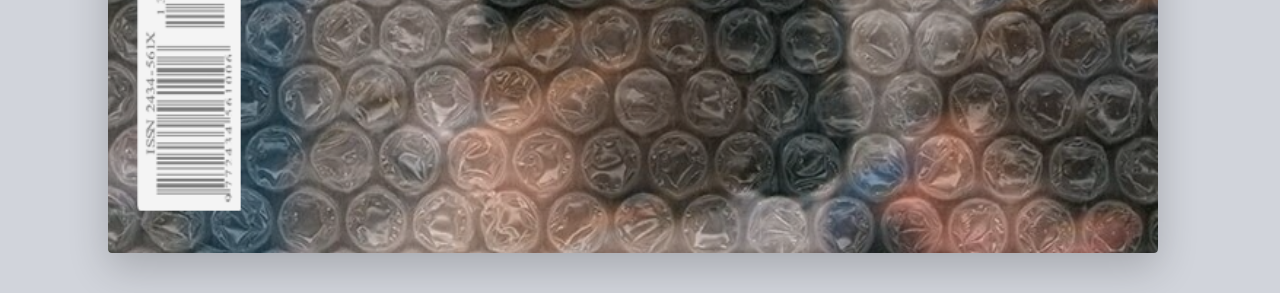
==== commit 7af976e4: "Update index.html" ====
--- a/index.html
+++ b/index.html
@@ -1,5 +1,5 @@
 <!DOCTYPE html>
-<html lang="el">
+<html lang="en">
 <head>
     <meta charset="UTF-8">
     <meta name="viewport" content="width=device-width, initial-scale=1.0">
@@ -16,86 +16,93 @@
 <body>
 
     <div class="magazine-layout">
-        <div class="magazine-container">
+    <div class="magazine-container">
+        
+        <!-- 1. ΚΕΦΑΛΙΔΑ ΠΕΡΙΟΔΙΚΟΥ (Λευκό CSS τμήμα) -->
+        <header class="magazine-header">
             
-            <!-- 1. ΚΕΦΑΛΙΔΑ ΠΕΡΙΟΔΙΚΟΥ (Λευκό CSS τμήμα) -->
-            <header class="magazine-header">
+            <!-- Μικρά στοιχεία αριστερά/δεξιά στην κορυφή -->
+            <div class="header-meta">
+                <span class="meta-left">PORTFOLIO VOL. 1</span>
+                <span class="meta-center">https://odygaz.github.io/</span>
+                <span class="meta-right">Bologna • Nicosia • Jaén • Patras</span>
+            </div>
+            
+            <hr class="header-line">
+            
+            <!-- Κεντρικός Τίτλος (Masthead) -->
+            <h1 class="magazine-title">Odhisea Gazeli</h1>
+            
+            <!-- Υπότιτλος (Tagline) -->
+            <p class="magazine-tagline">PLASMA PHYSICS • PHOTONICS • ANALYTICAL CHEMISTRY</p>
+            
+            <hr class="header-line">
+            
+            <!-- 4-στηλο Μενού / Teasers (Πλοήγηση) -->
+            <nav class="magazine-nav">
+                <a href="pages/cv.html" class="nav-column">
+                    <span class="column-num">I</span>
+                    <h2 class="column-title">CURRICULUM VITAE</h2>
+                    <p class="column-desc">Academic background, plasma physics diagnostics & publications.</p>
+                </a>
+                <a href="pages/teaching.html" class="nav-column">
+                    <span class="column-num">II</span>
+                    <h2 class="column-title">TEACHING & ANIPHYS</h2>
+                    <p class="column-desc">Interactive physics simulations, university tutorials & animations.</p>
+                </a>
+                <a href="pages/portfolio.html" class="nav-column">
+                    <span class="column-num">III</span>
+                    <h2 class="column-title">PORTFOLIO & ART</h2>
+                    <p class="column-desc">Hand-drawn sketches, mechanical automata & scientific posters.</p>
+                </a>
                 
-                <!-- Μικρά στοιχεία αριστερά/δεξιά στην κορυφή -->
-                <div class="header-meta">
-                    <span class="meta-left">PORTFOLIO VOL. 1</span>
-                    <span class="meta-center">https://odygaz.github.io/</span>
-                    <span class="meta-right">Bologna • Nicosia • Jaén • Patras</span>
+                <!-- Η 4η στήλη μετατράπηκε σε div για να φιλοξενήσει πολλαπλά links με ασφάλεια -->
+                <div class="nav-column contact-column">
+                    <span class="column-num">IV</span>
+                    <a href="mailto:gazelisodysseas@gmail.com" class="column-title-link">
+                        <h2 class="column-title">CONTACT</h2>
+                    </a>
+                    <p class="column-desc">Get in touch for research inquiries, collaborations or projects.</p>
+                    
+                    <!-- Το container με τα social links που εμφανίζονται με Hover -->
+                    <div class="contact-links">
+                        <a href="https://linkedin.com/in/YOUR_USERNAME" target="_blank" class="sub-link">LinkedIn ↗</a>
+                        <a href="https://github.com/OdyGaz" target="_blank" class="sub-link">GitHub ↗</a>
+                        <a href="https://scholar.google.com/citations?user=YOUR_ID" target="_blank" class="sub-link">Scholar ↗</a>
+                    </div>
                 </div>
-                
-                <hr class="header-line">
-                
-                <!-- Κεντρικός Τίτλος (Masthead) -->
-                <h1 class="magazine-title">Odhisea Gazeli</h1>
-                
-                <!-- Υπότιτλος (Tagline) -->
-                <p class="magazine-tagline">PLASMA PHYSICS • PHOTONICS • ANALYTICAL CHEMISTRY</p>
-                
-                <hr class="header-line">
-                
-                <!-- 4-στηλο Μενού / Teasers (Πλοήγηση) -->
-                <nav class="magazine-nav">
-                    <a href="pages/cv.html" class="nav-column">
-                        <span class="column-num">I</span>
-                        <h2 class="column-title">CURRICULUM VITAE</h2>
-                        <p class="column-desc">Academic background, plasma physics diagnostics & publications.</p>
-                    </a>
-                    <a href="pages/teaching.html" class="nav-column">
-                        <span class="column-num">II</span>
-                        <h2 class="column-title">TEACHING & ANIPHYS</h2>
-                        <p class="column-desc">Interactive physics simulations, university tutorials & animations.</p>
-                    </a>
-                    <a href="pages/portfolio.html" class="nav-column">
-                        <span class="column-num">III</span>
-                        <h2 class="column-title">PORTFOLIO & ART</h2>
-                        <p class="column-desc">Hand-drawn sketches, mechanical automata & scientific posters.</p>
-                    </a>
-                    <a href="mailto:gazelisodysseas@gmail.com" class="nav-column">
-                        <span class="column-num">IV</span>
-                        <h2 class="column-title">CONTACT</h2>
-                        <p class="column-desc">Get in touch for research inquiries, collaborations or projects.</p>
-                    </a>
-                </nav>
-                
-            </header>
+            </nav>
+            
+        </header>
 
-            <!-- 2. ΚΥΡΙΩΣ ΕΙΚΟΝΑ (Hero Image με Ελεύθερες Στρογγυλές Φυσαλίδες) -->
-            <main class="magazine-hero">
-                <!-- Η A4 εικόνα σου -->
-                <img src="assets/images/homepage-cover.png" alt="Odhisea Gazeli Cover Visual" class="hero-img">
-                
-                <!-- Κουμπί POP (Πάνω Δεξιά) -->
-                <div class="pop-button-wrapper" id="pop-trigger" title="Click to reveal target bubble">
-                    <span class="pop-text-fallback">POP</span>
-                    <!-- Αν έχεις εικόνα, αντικαθιστάς το span με το παρακάτω:
-                    <img src="assets/images/pop-btn.png" alt="Pop" class="pop-btn-img"> 
-                    -->
-                </div>
+        <!-- 2. ΚΥΡΙΩΣ ΕΙΚΟΝΑ (Hero Image με Ελεύθερες Στρογγυλές Φυσαλίδες) -->
+        <main class="magazine-hero">
+            <!-- Η A4 εικόνα σου -->
+            <img src="assets/images/homepage-cover.png" alt="Odhisea Gazeli Cover Visual" class="hero-img">
+            
+            <!-- Κουμπί POP (Πάνω Δεξιά) -->
+            <div class="pop-button-wrapper" id="pop-trigger" title="Click to reveal target bubble">
+                <span class="pop-text-fallback">POP</span>
+            </div>
 
-                
-                <!-- Κυκλικός Σύνδεσμος-Στόχος με κείμενο -->
-                <a href="pages/publications.html" class="interactive-target-bubble" id="target-bubble">
-                    <span class="bubble-text">Go to Publications ↗</span>
-                </a>
-                <!-- 2η Φυσαλίδα-Στόχος: CV / Bio (Γαλάζια) -->
-                <a href="pages/cv.html" class="interactive-target-bubble cv-bubble" id="cv-target-bubble">
-                    <span class="bubble-text">Go to CV / Bio ↗</span>
-                </a>
+            <!-- Κυκλικός Σύνδεσμος-Στόχος με κείμενο (Έχει προστεθεί σωστά η κλάση publications-bubble) -->
+            <a href="pages/publications.html" class="interactive-target-bubble publications-bubble" id="target-bubble">
+                <span class="bubble-text">Go to Publications ↗</span>
+            </a>
+            <!-- 2η Φυσαλίδα-Στόχος: CV / Bio (Γαλάζια) -->
+            <a href="pages/cv.html" class="interactive-target-bubble cv-bubble" id="cv-target-bubble">
+                <span class="bubble-text">Go to CV / Bio ↗</span>
+            </a>
 
-                <!-- Αόρατο clickable κουτί πάνω από το Barcode (κάτω αριστερά) -->
-                <a href="pages/cv.html" class="barcode-hitbox" title="Go to CV"></a>
-            </main>
+            <!-- Αόρατο clickable κουτί πάνω από το Barcode (κάτω αριστερά) -->
+            <a href="pages/cv.html" class="barcode-hitbox" title="Go to CV"></a>
+        </main>
 
-        </div>
     </div>
+</div>
 
     <!-- Σύνδεση με το κεντρικό JavaScript (main.js) -->
     <script src="assets/js/main.js"></script>
 
 </body>
-</html>+</html>
--- a/assets/css/style.css
+++ b/assets/css/style.css
@@ -810,25 +810,6 @@
 @keyframes pulseCvBubble {
     0% { box-shadow: 0 0 10px #87cefa, inset 0 0 5px rgba(135, 206, 250, 0.2); }
     100% { box-shadow: 0 0 25px #87cefa, inset 0 0 12px rgba(135, 206, 250, 0.5); }
-}
-
-/* Κοινό στυλ για το ταμπελάκι κειμένου κάτω από τις φυσαλίδες */
-.bubble-text {
-    position: absolute;
-    bottom: -32px;
-    left: 50%;
-    transform: translateX(-50%);
-    background-color: #111;
-    font-family: 'Inter', sans-serif;
-    font-size: 0.6rem;
-    font-weight: 600;
-    text-transform: uppercase;
-    letter-spacing: 0.8px;
-    white-space: nowrap;
-    padding: 4px 8px;
-    border-radius: 3px;
-    box-shadow: 0 4px 8px rgba(0, 0, 0, 0.15);
-    pointer-events: none;
 }
 
 /* ΝΕΑ ΚΛΑΣΗ: Το ταμπελάκι κειμένου κάτω από τη φυσαλίδα */
@@ -1349,4 +1330,4 @@
         opacity: 1;
         transform: translateY(0); /* Καταλήγει στην κανονική του θέση */
     }
-}+}
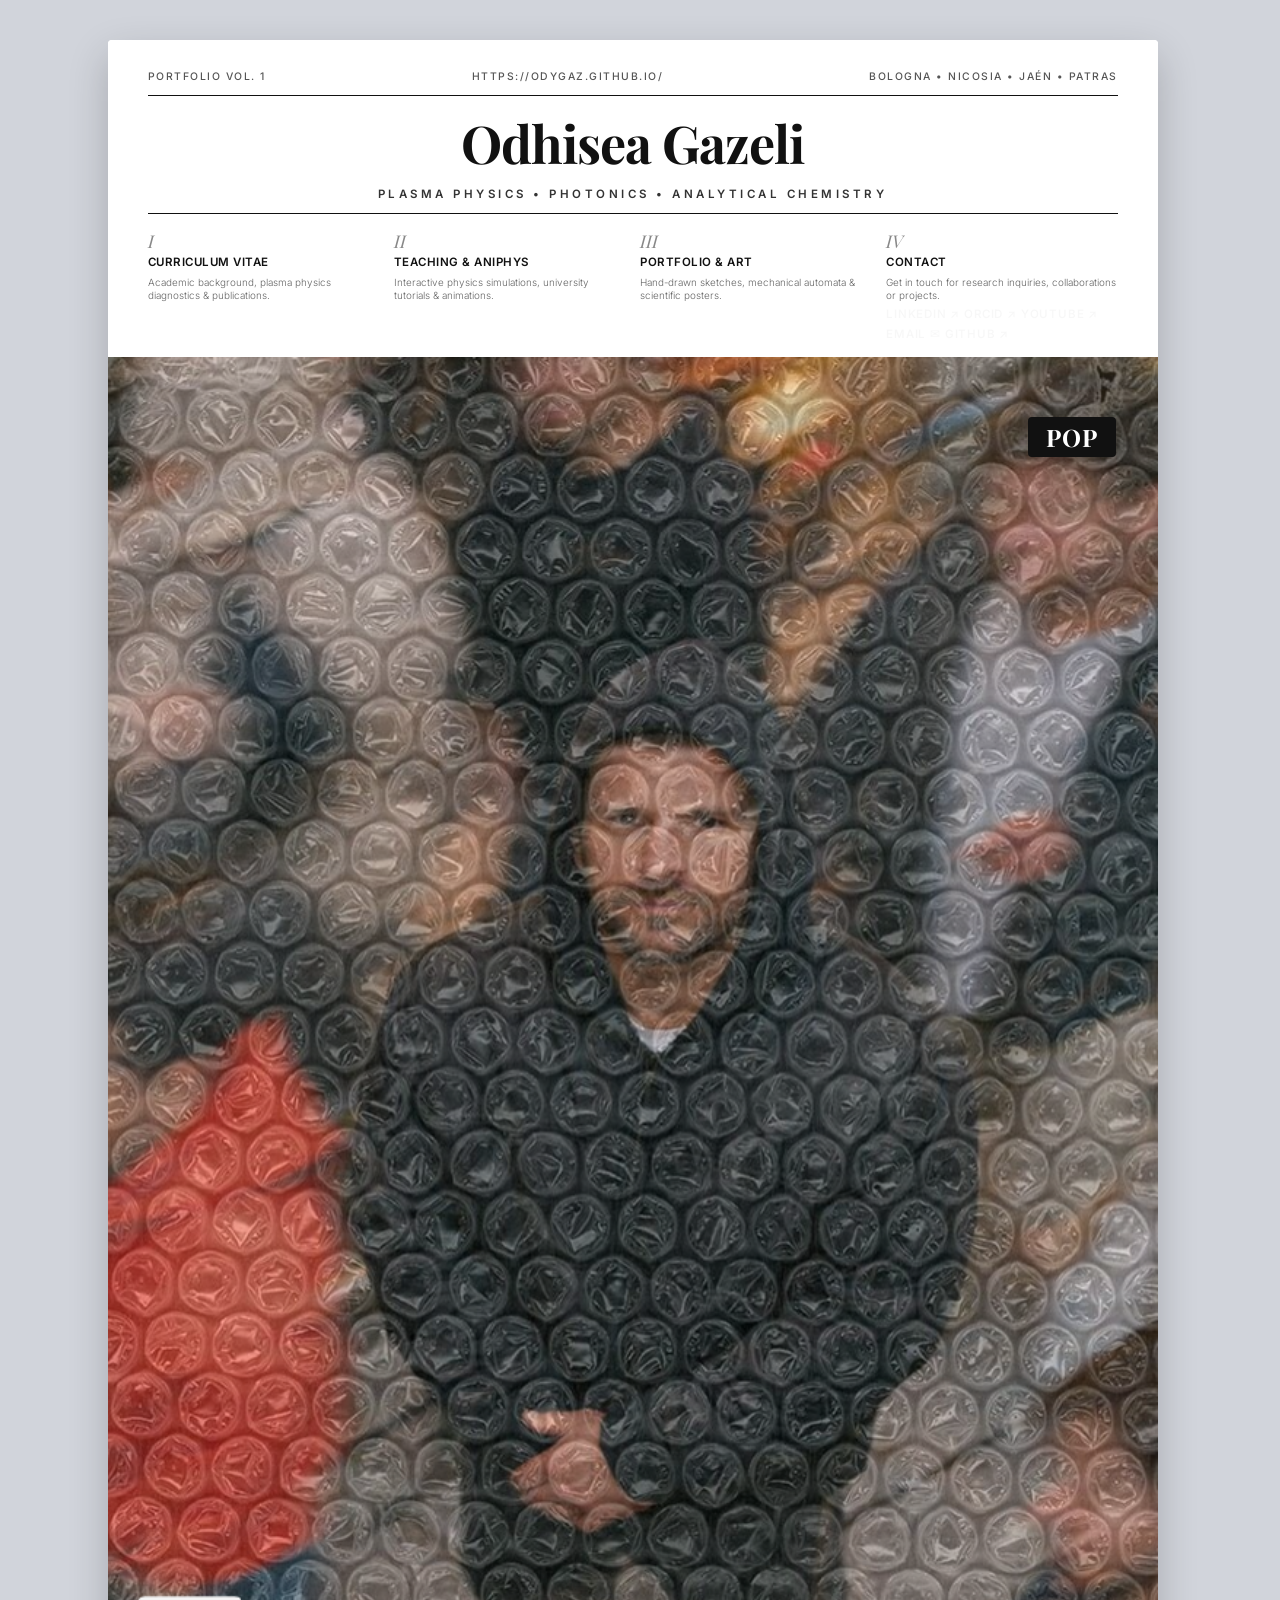
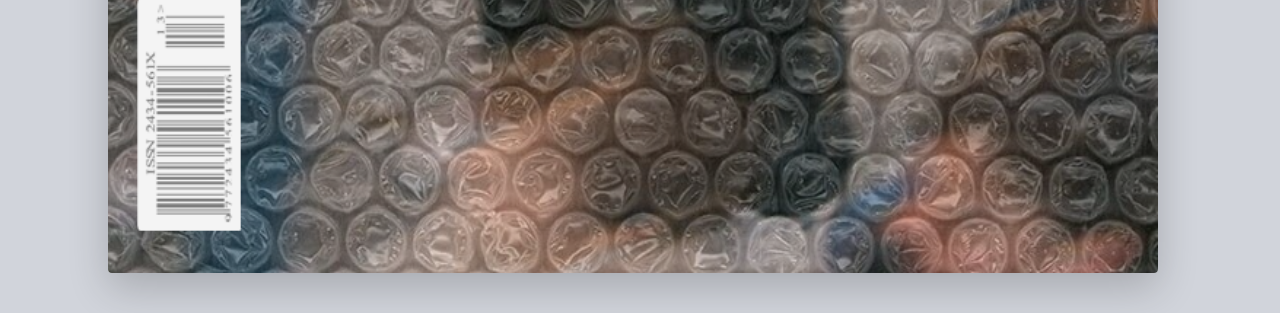
==== commit bebdbb0b: "Update index.html" ====
--- a/index.html
+++ b/index.html
@@ -59,16 +59,23 @@
                 <!-- Η 4η στήλη μετατράπηκε σε div για να φιλοξενήσει πολλαπλά links με ασφάλεια -->
                 <div class="nav-column contact-column">
                     <span class="column-num">IV</span>
-                    <a href="mailto:gazelisodysseas@gmail.com" class="column-title-link">
-                        <h2 class="column-title">CONTACT</h2>
-                    </a>
-                    <p class="column-desc">Get in touch for research inquiries, collaborations or projects.</p>
+                    <h2 class="column-title">CONTACT</h2>
                     
-                    <!-- Το container με τα social links που εμφανίζονται με Hover -->
-                    <div class="contact-links">
-                        <a href="https://linkedin.com/in/YOUR_USERNAME" target="_blank" class="sub-link">LinkedIn ↗</a>
-                        <a href="https://github.com/OdyGaz" target="_blank" class="sub-link">GitHub ↗</a>
-                        <a href="https://scholar.google.com/citations?user=YOUR_ID" target="_blank" class="sub-link">Scholar ↗</a>
+                    <!-- Wrapper που επιτρέπει την τέλεια επικάλυψη των δύο στοιχείων -->
+                    <div class="contact-content-wrapper">
+                        <!-- 1. Το αρχικό κείμενο περιγραφής (εξαφανίζεται στο hover) -->
+                        <p class="column-desc contact-default-text">
+                            Get in touch for research inquiries, collaborations or projects.
+                        </p>
+                        
+                        <!-- 2. Η λίστα με τα 5 social links σου (εμφανίζεται στο hover) -->
+                        <div class="contact-hover-links">
+                            <a href="https://www.linkedin.com/in/odhisea-gazeli/" target="_blank" class="sub-link">LinkedIn ↗</a>
+                            <a href="https://orcid.org/0000-0003-0352-3213" target="_blank" class="sub-link">ORCID ↗</a>
+                            <a href="https://www.youtube.com/@odhiseagazeli" target="_blank" class="sub-link">YouTube ↗</a>
+                            <a href="gazelisodysseas@gmail.com" class="sub-link">Email ✉</a>
+                            <a href="https://github.com/OdyGaz" target="_blank" class="sub-link">GitHub ↗</a>
+                        </div>
                     </div>
                 </div>
             </nav>
--- a/assets/css/style.css
+++ b/assets/css/style.css
@@ -1331,3 +1331,56 @@
         transform: translateY(0); /* Καταλήγει στην κανονική του θέση */
     }
 }
+/* 1. Ρύθμιση για τη νέα στήλη Contact (div αντί για α) */
+.contact-column {
+  cursor: default; /* Δεν θέλουμε pointer σε όλη τη στήλη, μόνο στα links */
+  position: relative;
+}
+
+/* 2. Στυλ για τον κύριο τίτλο CONTACT (email link) */
+.column-title-link {
+  text-decoration: none;
+  color: inherit;
+}
+
+.column-title-link:hover .column-title {
+  color: var(--accent-color); /* Παίρνει το χρώμα hover των άλλων στηλών */
+}
+
+/* 3. Container για τα social links (Αρχικά κρυμμένα) */
+.contact-links {
+  display: flex;
+  flex-direction: column;
+  gap: 6px;
+  margin-top: 12px;
+  
+  opacity: 0;
+  transform: translateY(-8px);
+  pointer-events: none; /* Απενεργοποίηση κλικ όσο είναι κρυφά */
+  transition: opacity 0.3s cubic-bezier(0.25, 0.46, 0.45, 0.94), 
+              transform 0.3s cubic-bezier(0.25, 0.46, 0.45, 0.94);
+}
+
+/* 4. Εμφάνιση των links με Hover πάνω στη στήλη Contact */
+.contact-column:hover .contact-links {
+  opacity: 1;
+  transform: translateY(0);
+  pointer-events: auto; /* Ενεργοποίηση κλικ κατά το hover */
+}
+
+/* 5. Στυλ για τα επιμέρους social links */
+.sub-link {
+  font-family: 'Inter', sans-serif;
+  font-size: 0.72rem;
+  font-weight: 500;
+  text-transform: uppercase;
+  letter-spacing: 0.8px;
+  color: rgba(240, 240, 240, 0.5); /* Αχνό χρώμα */
+  text-decoration: none;
+  transition: color 0.2s ease, transform 0.2s ease;
+}
+
+.sub-link:hover {
+  color: var(--accent-color);
+  transform: translateX(4px); /* Μικρή κίνηση προς τα δεξιά */
+}
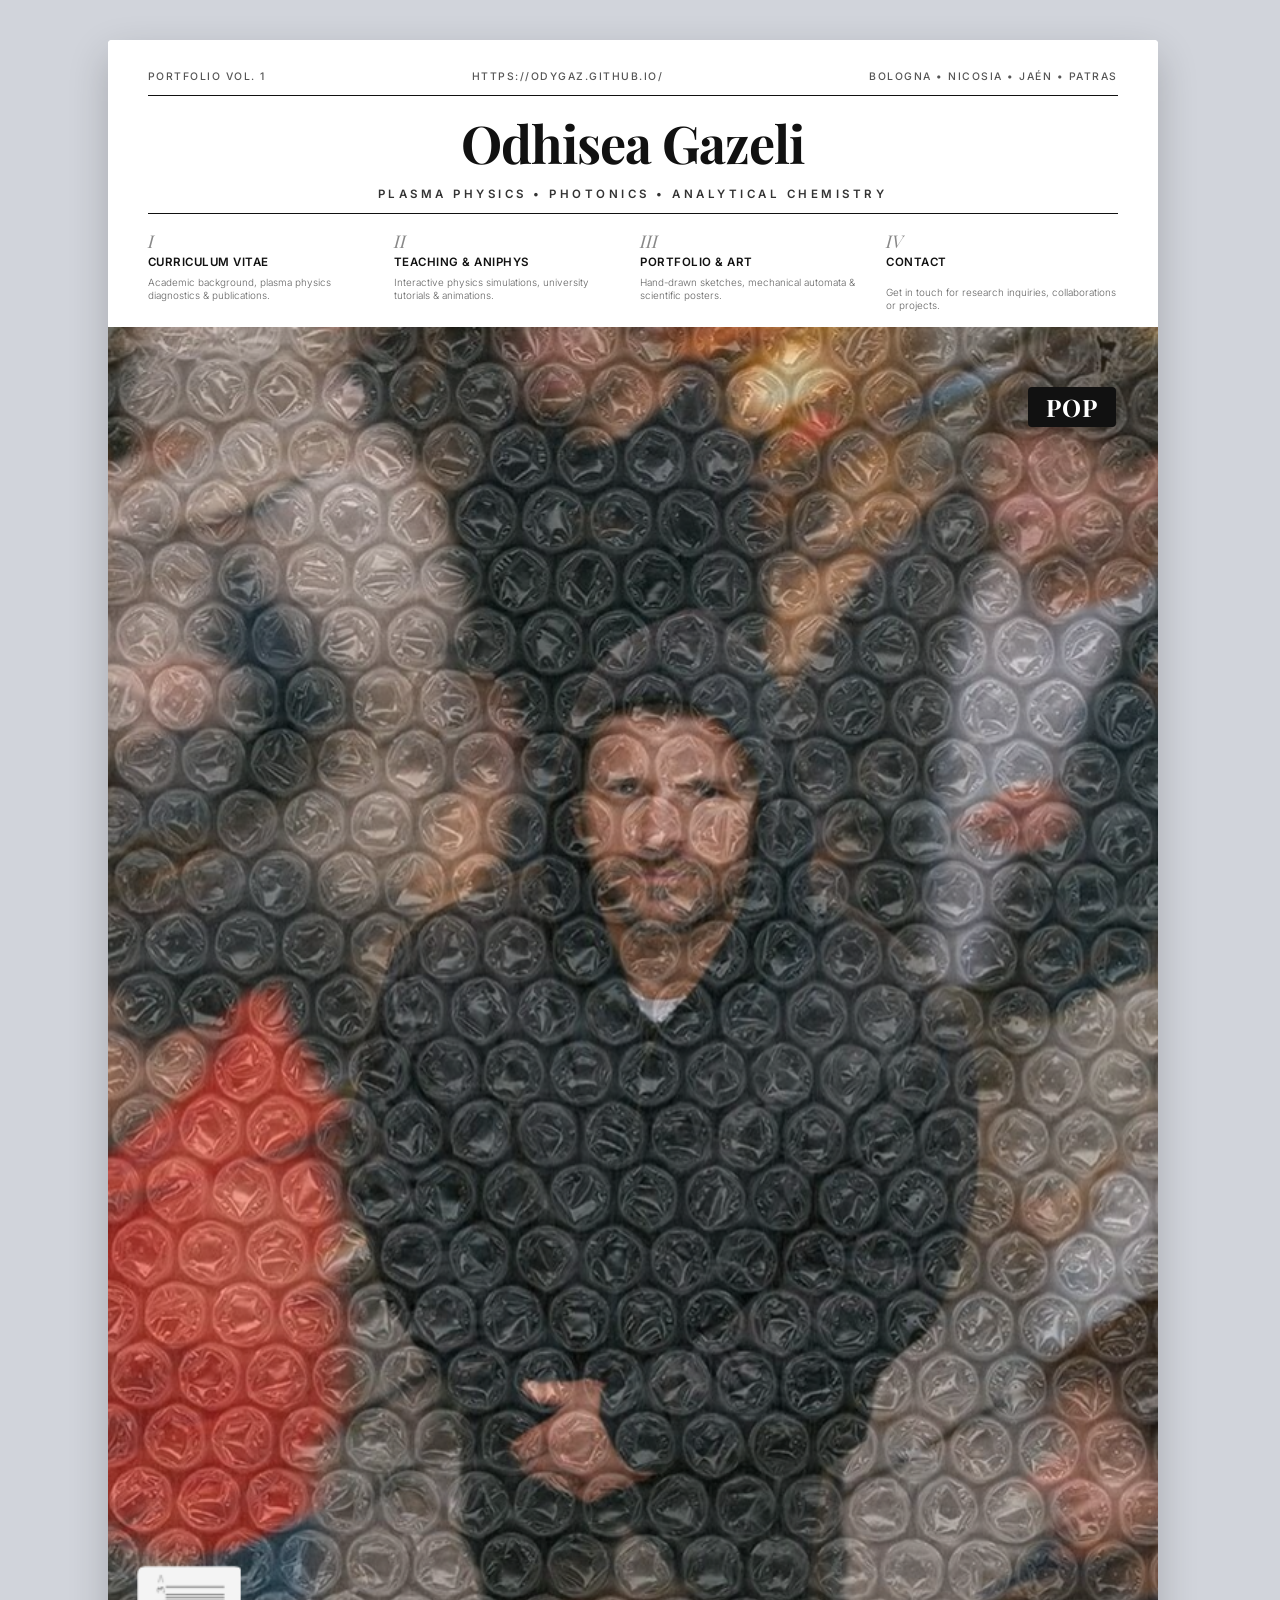
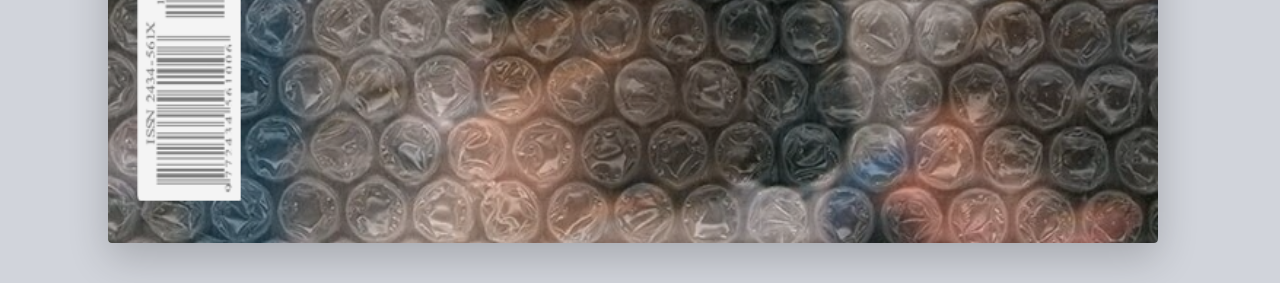
==== commit df945856: "Update index.html" ====
--- a/index.html
+++ b/index.html
@@ -73,7 +73,7 @@
                             <a href="https://www.linkedin.com/in/odhisea-gazeli/" target="_blank" class="sub-link">LinkedIn ↗</a>
                             <a href="https://orcid.org/0000-0003-0352-3213" target="_blank" class="sub-link">ORCID ↗</a>
                             <a href="https://www.youtube.com/@odhiseagazeli" target="_blank" class="sub-link">YouTube ↗</a>
-                            <a href="gazelisodysseas@gmail.com" class="sub-link">Email ✉</a>
+                            <a href="mailto:gazelisodysseas@gmail.com" class="sub-link">Email ✉</a>
                             <a href="https://github.com/OdyGaz" target="_blank" class="sub-link">GitHub ↗</a>
                         </div>
                     </div>
--- a/assets/css/style.css
+++ b/assets/css/style.css
@@ -1384,3 +1384,72 @@
   color: var(--accent-color);
   transform: translateX(4px); /* Μικρή κίνηση προς τα δεξιά */
 }
+
+/* 1. Ρύθμιση για τη στήλη Contact */
+/* 1. Ρύθμιση για τη στήλη Contact */
+.contact-column {
+  cursor: default;
+  position: relative; /* Σημείο αναφοράς για το absolute positioning */
+}
+
+/* 2. Το wrapper του περιεχομένου */
+.contact-content-wrapper {
+  position: relative;
+  margin-top: 10px;
+}
+
+/* 3. Το αρχικό κείμενο - Αυτό καθορίζει πλέον αποκλειστικά το ύψος της στήλης */
+.contact-default-text {
+  margin: 0;
+  opacity: 1;
+  transform: translateY(0);
+  transition: opacity 0.3s ease, transform 0.3s ease;
+}
+
+/* 4. Η λίστα με τα links γίνεται absolute για να ΜΗΝ σπρώχνει την γκρι γραμμή */
+.contact-hover-links {
+  position: absolute;
+  top: 0;
+  left: 0;
+  display: flex;
+  flex-direction: column;
+  gap: 5px;
+  width: 100%;
+  
+  opacity: 0;
+  transform: translateY(10px);
+  pointer-events: none;
+  z-index: 10; /* Εμφανίζεται πάνω από τη γραμμή και το hero visual */
+  transition: opacity 0.3s ease, transform 0.3s ease;
+}
+
+/* 5. Κατάσταση Hover */
+.contact-column:hover .contact-default-text {
+  opacity: 0;
+  transform: translateY(-10px);
+  pointer-events: none;
+}
+
+.contact-column:hover .contact-hover-links {
+  opacity: 1;
+  transform: translateY(0);
+  pointer-events: auto;
+}
+
+/* 6. Στυλ των links */
+.sub-link {
+  font-family: 'Inter', sans-serif;
+  font-size: 0.72rem;
+  font-weight: 600;
+  text-transform: uppercase;
+  letter-spacing: 0.8px;
+  color: var(--accent-color);
+  text-decoration: none;
+  transition: color 0.2s ease, transform 0.2s ease;
+  line-height: 1.2;
+}
+
+.sub-link:hover {
+  color: var(--text-color);
+  transform: translateX(4px);
+}
